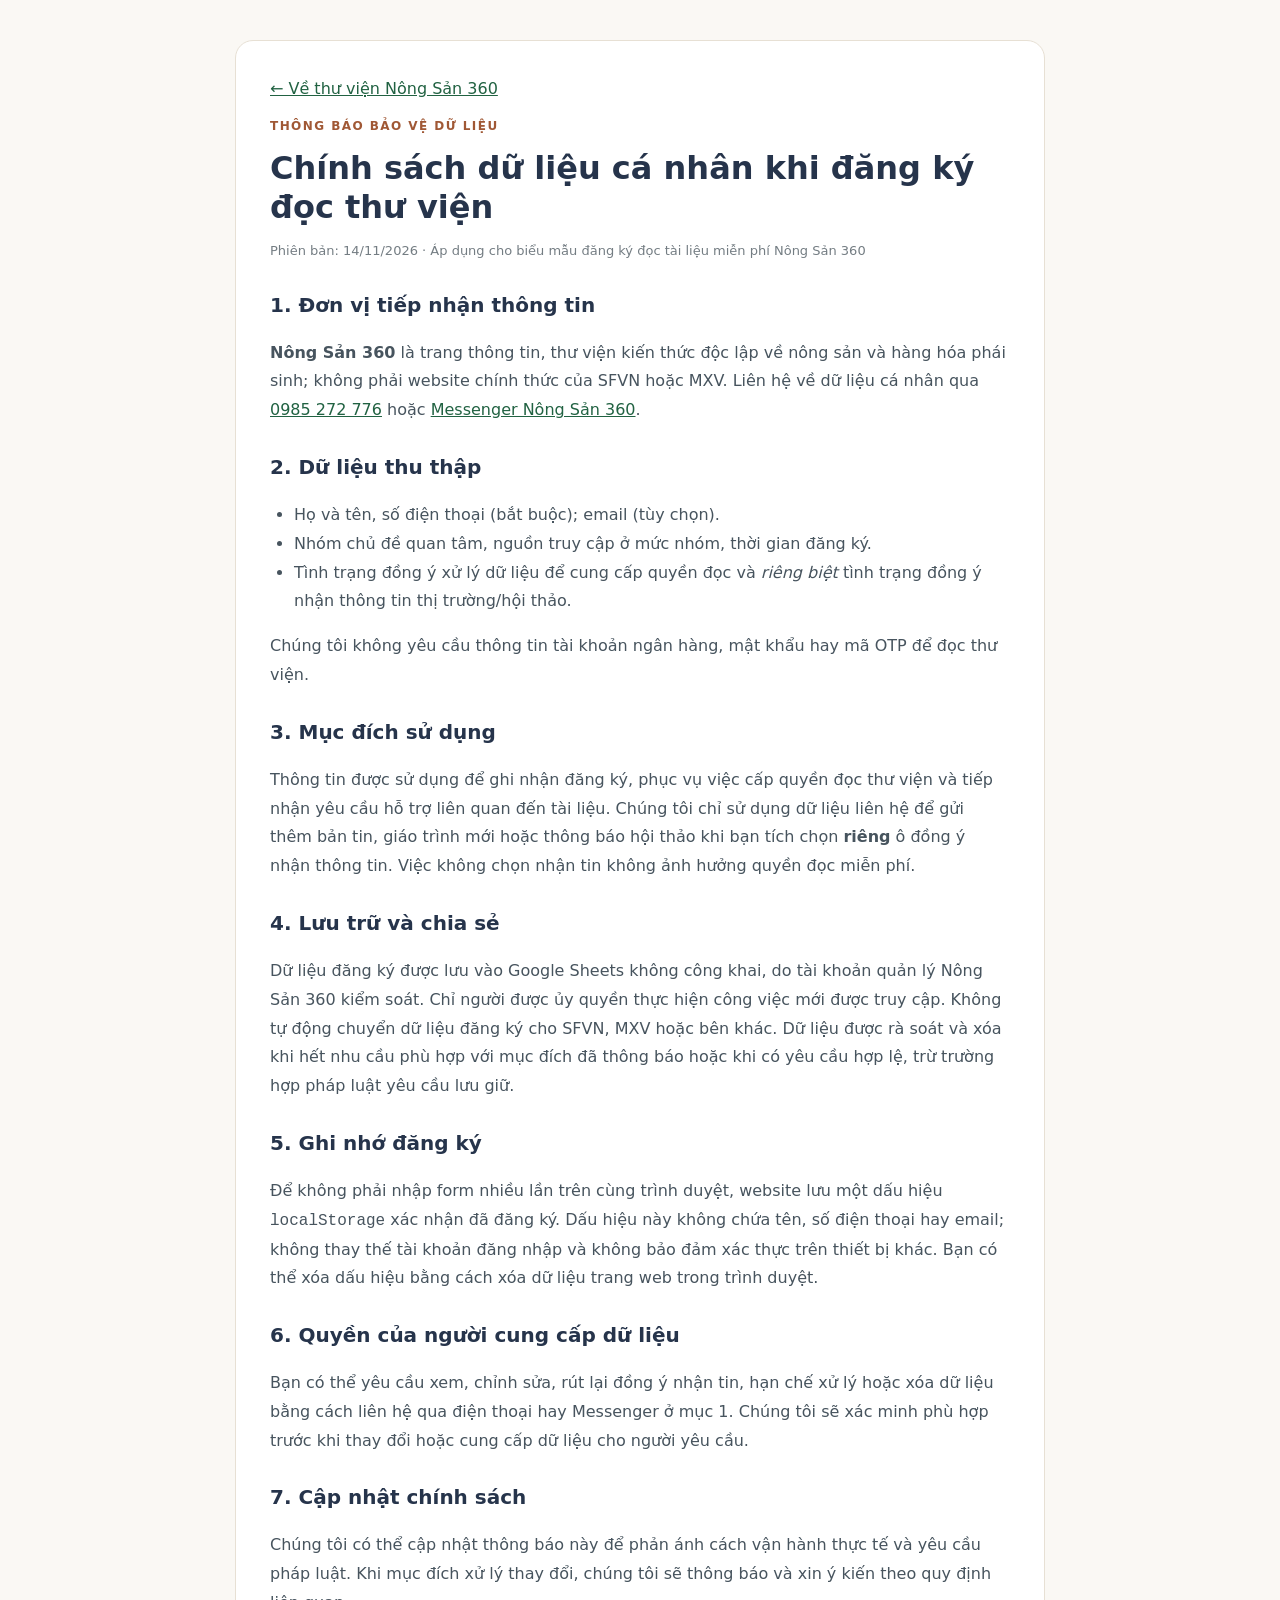
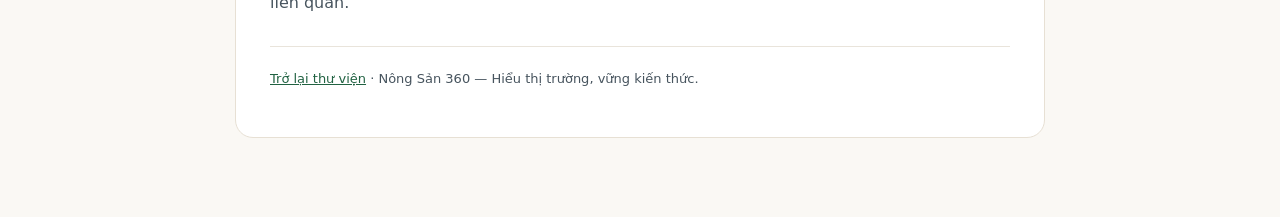
==== chinh-sach-du-lieu.html @ fe8bb208 "Library registration: add chinh-sach-du-lieu.html source and deployment guide" ====
<!doctype html>
<html lang="vi">
<head>
  <meta charset="utf-8" />
  <meta name="viewport" content="width=device-width, initial-scale=1" />
  <meta name="description" content="Chính sách dữ liệu cá nhân cho đăng ký đọc miễn phí thư viện Nông Sản 360." />
  <title>Chính sách dữ liệu cá nhân | Nông Sản 360</title>
  <style>
    *{box-sizing:border-box}body{font:16px/1.8 system-ui,-apple-system,'Segoe UI',sans-serif;margin:0;color:#26344b;background:#faf8f4}
    main{max-width:810px;margin:40px auto 80px;padding:34px;background:#fff;border:1px solid #e7e0d4;border-radius:18px}
    h1{font-size:32px;line-height:1.2;margin:0 0 8px;color:#26344b}h2{font-size:20px;margin:24px 0 8px}
    p,li{color:#47545e}ul{padding-left:24px}a{color:#216242}a:focus-visible{outline:3px solid #39754c}
    .eyebrow{font-size:12px;font-weight:800;color:#a05835;letter-spacing:.12em}.meta{font-size:13px;color:#747d83}
    .footer{border-top:1px solid #e9e4db;padding-top:20px;margin-top:28px;font-size:13px}
    @media(max-width:700px){main{margin:12px;padding:23px 17px}h1{font-size:27px}}
  </style>
</head>
<body><main>
<a href="./#/thu-vien/index.html">← Về thư viện Nông Sản 360</a>
<p class="eyebrow">THÔNG BÁO BẢO VỆ DỮ LIỆU</p>
<h1>Chính sách dữ liệu cá nhân khi đăng ký đọc thư viện</h1>
<p class="meta">Phiên bản: 14/11/2026 · Áp dụng cho biểu mẫu đăng ký đọc tài liệu miễn phí Nông Sản 360</p>
<h2>1. Đơn vị tiếp nhận thông tin</h2>
<p><strong>Nông Sản 360</strong> là trang thông tin, thư viện kiến thức độc lập về nông sản và hàng hóa phái sinh; không phải website chính thức của SFVN hoặc MXV. Liên hệ về dữ liệu cá nhân qua <a href="tel:0985272776">0985 272 776</a> hoặc <a href="https://m.me/1388965107640064" target="_blank" rel="noopener">Messenger Nông Sản 360</a>.</p>
<h2>2. Dữ liệu thu thập</h2>
<ul><li>Họ và tên, số điện thoại (bắt buộc); email (tùy chọn).</li><li>Nhóm chủ đề quan tâm, nguồn truy cập ở mức nhóm, thời gian đăng ký.</li><li>Tình trạng đồng ý xử lý dữ liệu để cung cấp quyền đọc và <em>riêng biệt</em> tình trạng đồng ý nhận thông tin thị trường/hội thảo.</li></ul>
<p>Chúng tôi không yêu cầu thông tin tài khoản ngân hàng, mật khẩu hay mã OTP để đọc thư viện.</p>
<h2>3. Mục đích sử dụng</h2>
<p>Thông tin được sử dụng để ghi nhận đăng ký, phục vụ việc cấp quyền đọc thư viện và tiếp nhận yêu cầu hỗ trợ liên quan đến tài liệu. Chúng tôi chỉ sử dụng dữ liệu liên hệ để gửi thêm bản tin, giáo trình mới hoặc thông báo hội thảo khi bạn tích chọn <strong>riêng</strong> ô đồng ý nhận thông tin. Việc không chọn nhận tin không ảnh hưởng quyền đọc miễn phí.</p>
<h2>4. Lưu trữ và chia sẻ</h2>
<p>Dữ liệu đăng ký được lưu vào Google Sheets không công khai, do tài khoản quản lý Nông Sản 360 kiểm soát. Chỉ người được ủy quyền thực hiện công việc mới được truy cập. Không tự động chuyển dữ liệu đăng ký cho SFVN, MXV hoặc bên khác. Dữ liệu được rà soát và xóa khi hết nhu cầu phù hợp với mục đích đã thông báo hoặc khi có yêu cầu hợp lệ, trừ trường hợp pháp luật yêu cầu lưu giữ.</p>
<h2>5. Ghi nhớ đăng ký</h2>
<p>Để không phải nhập form nhiều lần trên cùng trình duyệt, website lưu một dấu hiệu <code>localStorage</code> xác nhận đã đăng ký. Dấu hiệu này không chứa tên, số điện thoại hay email; không thay thế tài khoản đăng nhập và không bảo đảm xác thực trên thiết bị khác. Bạn có thể xóa dấu hiệu bằng cách xóa dữ liệu trang web trong trình duyệt.</p>
<h2>6. Quyền của người cung cấp dữ liệu</h2>
<p>Bạn có thể yêu cầu xem, chỉnh sửa, rút lại đồng ý nhận tin, hạn chế xử lý hoặc xóa dữ liệu bằng cách liên hệ qua điện thoại hay Messenger ở mục 1. Chúng tôi sẽ xác minh phù hợp trước khi thay đổi hoặc cung cấp dữ liệu cho người yêu cầu.</p>
<h2>7. Cập nhật chính sách</h2>
<p>Chúng tôi có thể cập nhật thông báo này để phản ánh cách vận hành thực tế và yêu cầu pháp luật. Khi mục đích xử lý thay đổi, chúng tôi sẽ thông báo và xin ý kiến theo quy định liên quan.</p>
<p class="footer"><a href="./#/thu-vien/index.html">Trở lại thư viện</a> · Nông Sản 360 — Hiểu thị trường, vững kiến thức.</p>
</main></body></html>
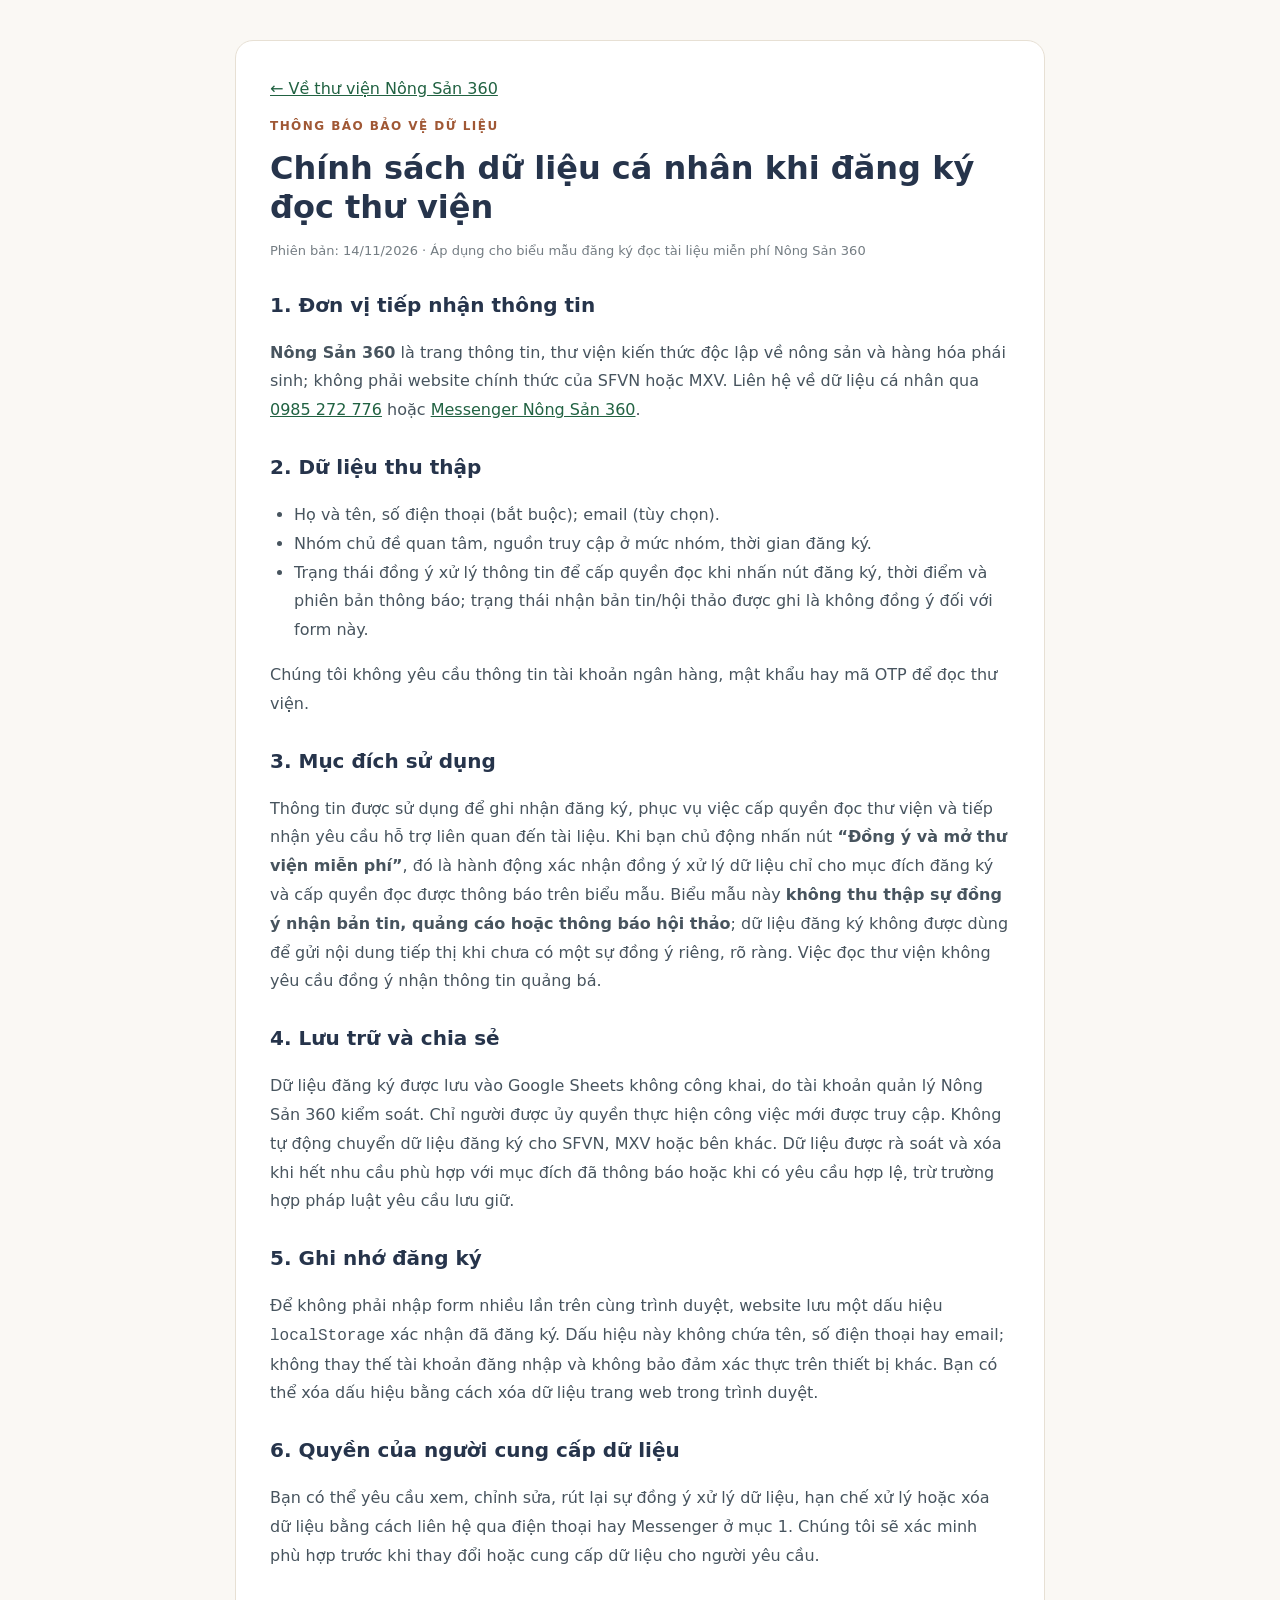
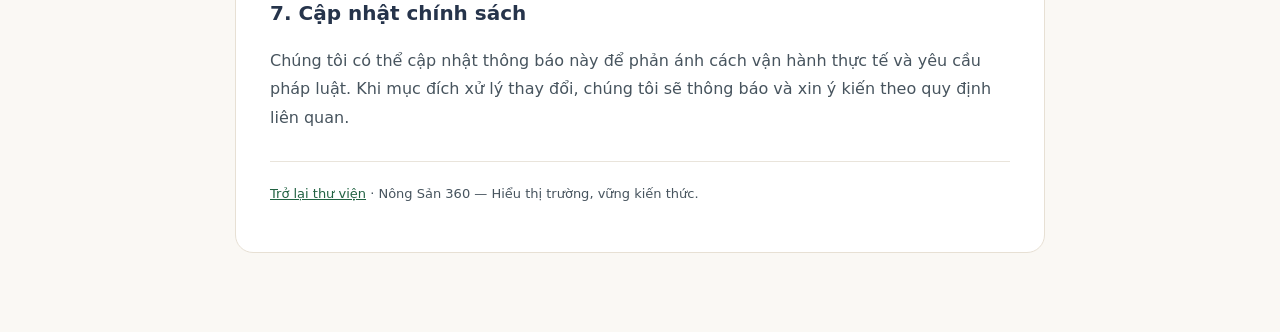
==== commit 4cd25618: "Library signup v2: no checkboxes, explicit one-button consent, marketing opt-out" ====
--- a/chinh-sach-du-lieu.html
+++ b/chinh-sach-du-lieu.html
@@ -23,16 +23,16 @@
 <h2>1. Đơn vị tiếp nhận thông tin</h2>
 <p><strong>Nông Sản 360</strong> là trang thông tin, thư viện kiến thức độc lập về nông sản và hàng hóa phái sinh; không phải website chính thức của SFVN hoặc MXV. Liên hệ về dữ liệu cá nhân qua <a href="tel:0985272776">0985 272 776</a> hoặc <a href="https://m.me/1388965107640064" target="_blank" rel="noopener">Messenger Nông Sản 360</a>.</p>
 <h2>2. Dữ liệu thu thập</h2>
-<ul><li>Họ và tên, số điện thoại (bắt buộc); email (tùy chọn).</li><li>Nhóm chủ đề quan tâm, nguồn truy cập ở mức nhóm, thời gian đăng ký.</li><li>Tình trạng đồng ý xử lý dữ liệu để cung cấp quyền đọc và <em>riêng biệt</em> tình trạng đồng ý nhận thông tin thị trường/hội thảo.</li></ul>
+<ul><li>Họ và tên, số điện thoại (bắt buộc); email (tùy chọn).</li><li>Nhóm chủ đề quan tâm, nguồn truy cập ở mức nhóm, thời gian đăng ký.</li><li>Trạng thái đồng ý xử lý thông tin để cấp quyền đọc khi nhấn nút đăng ký, thời điểm và phiên bản thông báo; trạng thái nhận bản tin/hội thảo được ghi là không đồng ý đối với form này.</li></ul>
 <p>Chúng tôi không yêu cầu thông tin tài khoản ngân hàng, mật khẩu hay mã OTP để đọc thư viện.</p>
 <h2>3. Mục đích sử dụng</h2>
-<p>Thông tin được sử dụng để ghi nhận đăng ký, phục vụ việc cấp quyền đọc thư viện và tiếp nhận yêu cầu hỗ trợ liên quan đến tài liệu. Chúng tôi chỉ sử dụng dữ liệu liên hệ để gửi thêm bản tin, giáo trình mới hoặc thông báo hội thảo khi bạn tích chọn <strong>riêng</strong> ô đồng ý nhận thông tin. Việc không chọn nhận tin không ảnh hưởng quyền đọc miễn phí.</p>
+<p>Thông tin được sử dụng để ghi nhận đăng ký, phục vụ việc cấp quyền đọc thư viện và tiếp nhận yêu cầu hỗ trợ liên quan đến tài liệu. Khi bạn chủ động nhấn nút <strong>“Đồng ý và mở thư viện miễn phí”</strong>, đó là hành động xác nhận đồng ý xử lý dữ liệu chỉ cho mục đích đăng ký và cấp quyền đọc được thông báo trên biểu mẫu. Biểu mẫu này <strong>không thu thập sự đồng ý nhận bản tin, quảng cáo hoặc thông báo hội thảo</strong>; dữ liệu đăng ký không được dùng để gửi nội dung tiếp thị khi chưa có một sự đồng ý riêng, rõ ràng. Việc đọc thư viện không yêu cầu đồng ý nhận thông tin quảng bá.</p>
 <h2>4. Lưu trữ và chia sẻ</h2>
 <p>Dữ liệu đăng ký được lưu vào Google Sheets không công khai, do tài khoản quản lý Nông Sản 360 kiểm soát. Chỉ người được ủy quyền thực hiện công việc mới được truy cập. Không tự động chuyển dữ liệu đăng ký cho SFVN, MXV hoặc bên khác. Dữ liệu được rà soát và xóa khi hết nhu cầu phù hợp với mục đích đã thông báo hoặc khi có yêu cầu hợp lệ, trừ trường hợp pháp luật yêu cầu lưu giữ.</p>
 <h2>5. Ghi nhớ đăng ký</h2>
 <p>Để không phải nhập form nhiều lần trên cùng trình duyệt, website lưu một dấu hiệu <code>localStorage</code> xác nhận đã đăng ký. Dấu hiệu này không chứa tên, số điện thoại hay email; không thay thế tài khoản đăng nhập và không bảo đảm xác thực trên thiết bị khác. Bạn có thể xóa dấu hiệu bằng cách xóa dữ liệu trang web trong trình duyệt.</p>
 <h2>6. Quyền của người cung cấp dữ liệu</h2>
-<p>Bạn có thể yêu cầu xem, chỉnh sửa, rút lại đồng ý nhận tin, hạn chế xử lý hoặc xóa dữ liệu bằng cách liên hệ qua điện thoại hay Messenger ở mục 1. Chúng tôi sẽ xác minh phù hợp trước khi thay đổi hoặc cung cấp dữ liệu cho người yêu cầu.</p>
+<p>Bạn có thể yêu cầu xem, chỉnh sửa, rút lại sự đồng ý xử lý dữ liệu, hạn chế xử lý hoặc xóa dữ liệu bằng cách liên hệ qua điện thoại hay Messenger ở mục 1. Chúng tôi sẽ xác minh phù hợp trước khi thay đổi hoặc cung cấp dữ liệu cho người yêu cầu.</p>
 <h2>7. Cập nhật chính sách</h2>
 <p>Chúng tôi có thể cập nhật thông báo này để phản ánh cách vận hành thực tế và yêu cầu pháp luật. Khi mục đích xử lý thay đổi, chúng tôi sẽ thông báo và xin ý kiến theo quy định liên quan.</p>
 <p class="footer"><a href="./#/thu-vien/index.html">Trở lại thư viện</a> · Nông Sản 360 — Hiểu thị trường, vững kiến thức.</p>
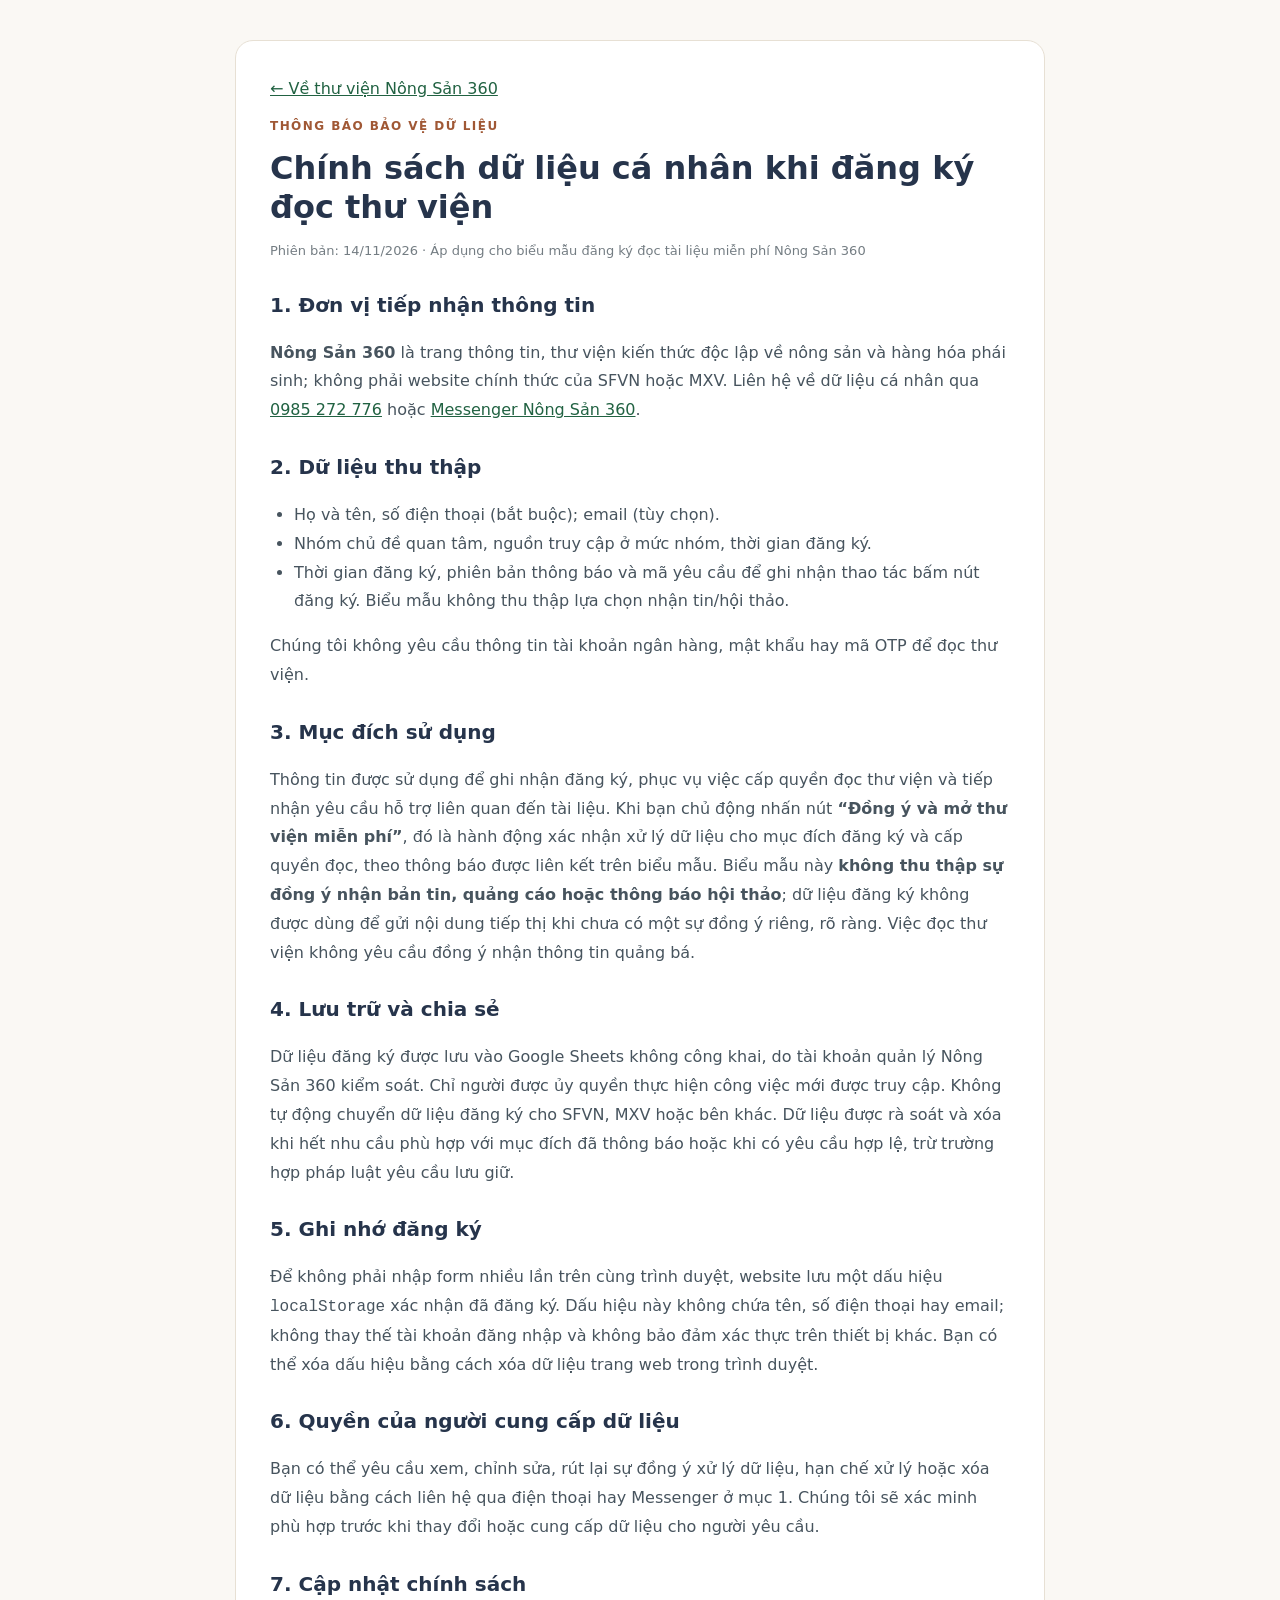
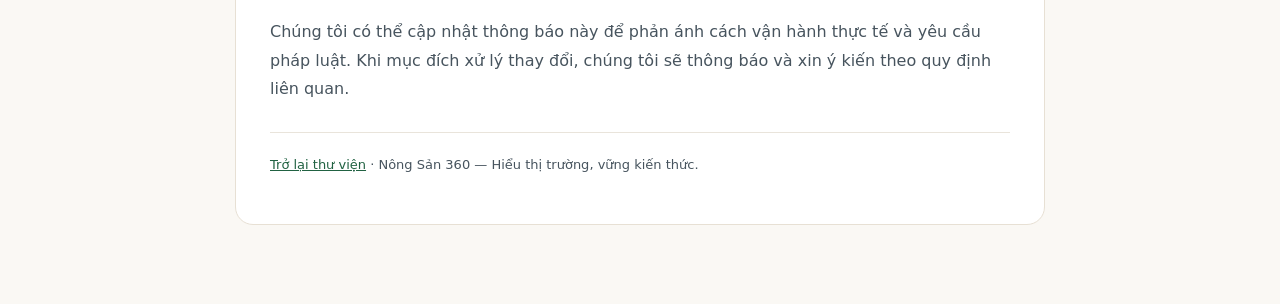
==== commit ada5f195: "Library signup v3: compact privacy link and 10-column lead schema without consent-status columns" ====
--- a/chinh-sach-du-lieu.html
+++ b/chinh-sach-du-lieu.html
@@ -23,10 +23,10 @@
 <h2>1. Đơn vị tiếp nhận thông tin</h2>
 <p><strong>Nông Sản 360</strong> là trang thông tin, thư viện kiến thức độc lập về nông sản và hàng hóa phái sinh; không phải website chính thức của SFVN hoặc MXV. Liên hệ về dữ liệu cá nhân qua <a href="tel:0985272776">0985 272 776</a> hoặc <a href="https://m.me/1388965107640064" target="_blank" rel="noopener">Messenger Nông Sản 360</a>.</p>
 <h2>2. Dữ liệu thu thập</h2>
-<ul><li>Họ và tên, số điện thoại (bắt buộc); email (tùy chọn).</li><li>Nhóm chủ đề quan tâm, nguồn truy cập ở mức nhóm, thời gian đăng ký.</li><li>Trạng thái đồng ý xử lý thông tin để cấp quyền đọc khi nhấn nút đăng ký, thời điểm và phiên bản thông báo; trạng thái nhận bản tin/hội thảo được ghi là không đồng ý đối với form này.</li></ul>
+<ul><li>Họ và tên, số điện thoại (bắt buộc); email (tùy chọn).</li><li>Nhóm chủ đề quan tâm, nguồn truy cập ở mức nhóm, thời gian đăng ký.</li><li>Thời gian đăng ký, phiên bản thông báo và mã yêu cầu để ghi nhận thao tác bấm nút đăng ký. Biểu mẫu không thu thập lựa chọn nhận tin/hội thảo.</li></ul>
 <p>Chúng tôi không yêu cầu thông tin tài khoản ngân hàng, mật khẩu hay mã OTP để đọc thư viện.</p>
 <h2>3. Mục đích sử dụng</h2>
-<p>Thông tin được sử dụng để ghi nhận đăng ký, phục vụ việc cấp quyền đọc thư viện và tiếp nhận yêu cầu hỗ trợ liên quan đến tài liệu. Khi bạn chủ động nhấn nút <strong>“Đồng ý và mở thư viện miễn phí”</strong>, đó là hành động xác nhận đồng ý xử lý dữ liệu chỉ cho mục đích đăng ký và cấp quyền đọc được thông báo trên biểu mẫu. Biểu mẫu này <strong>không thu thập sự đồng ý nhận bản tin, quảng cáo hoặc thông báo hội thảo</strong>; dữ liệu đăng ký không được dùng để gửi nội dung tiếp thị khi chưa có một sự đồng ý riêng, rõ ràng. Việc đọc thư viện không yêu cầu đồng ý nhận thông tin quảng bá.</p>
+<p>Thông tin được sử dụng để ghi nhận đăng ký, phục vụ việc cấp quyền đọc thư viện và tiếp nhận yêu cầu hỗ trợ liên quan đến tài liệu. Khi bạn chủ động nhấn nút <strong>“Đồng ý và mở thư viện miễn phí”</strong>, đó là hành động xác nhận xử lý dữ liệu cho mục đích đăng ký và cấp quyền đọc, theo thông báo được liên kết trên biểu mẫu. Biểu mẫu này <strong>không thu thập sự đồng ý nhận bản tin, quảng cáo hoặc thông báo hội thảo</strong>; dữ liệu đăng ký không được dùng để gửi nội dung tiếp thị khi chưa có một sự đồng ý riêng, rõ ràng. Việc đọc thư viện không yêu cầu đồng ý nhận thông tin quảng bá.</p>
 <h2>4. Lưu trữ và chia sẻ</h2>
 <p>Dữ liệu đăng ký được lưu vào Google Sheets không công khai, do tài khoản quản lý Nông Sản 360 kiểm soát. Chỉ người được ủy quyền thực hiện công việc mới được truy cập. Không tự động chuyển dữ liệu đăng ký cho SFVN, MXV hoặc bên khác. Dữ liệu được rà soát và xóa khi hết nhu cầu phù hợp với mục đích đã thông báo hoặc khi có yêu cầu hợp lệ, trừ trường hợp pháp luật yêu cầu lưu giữ.</p>
 <h2>5. Ghi nhớ đăng ký</h2>
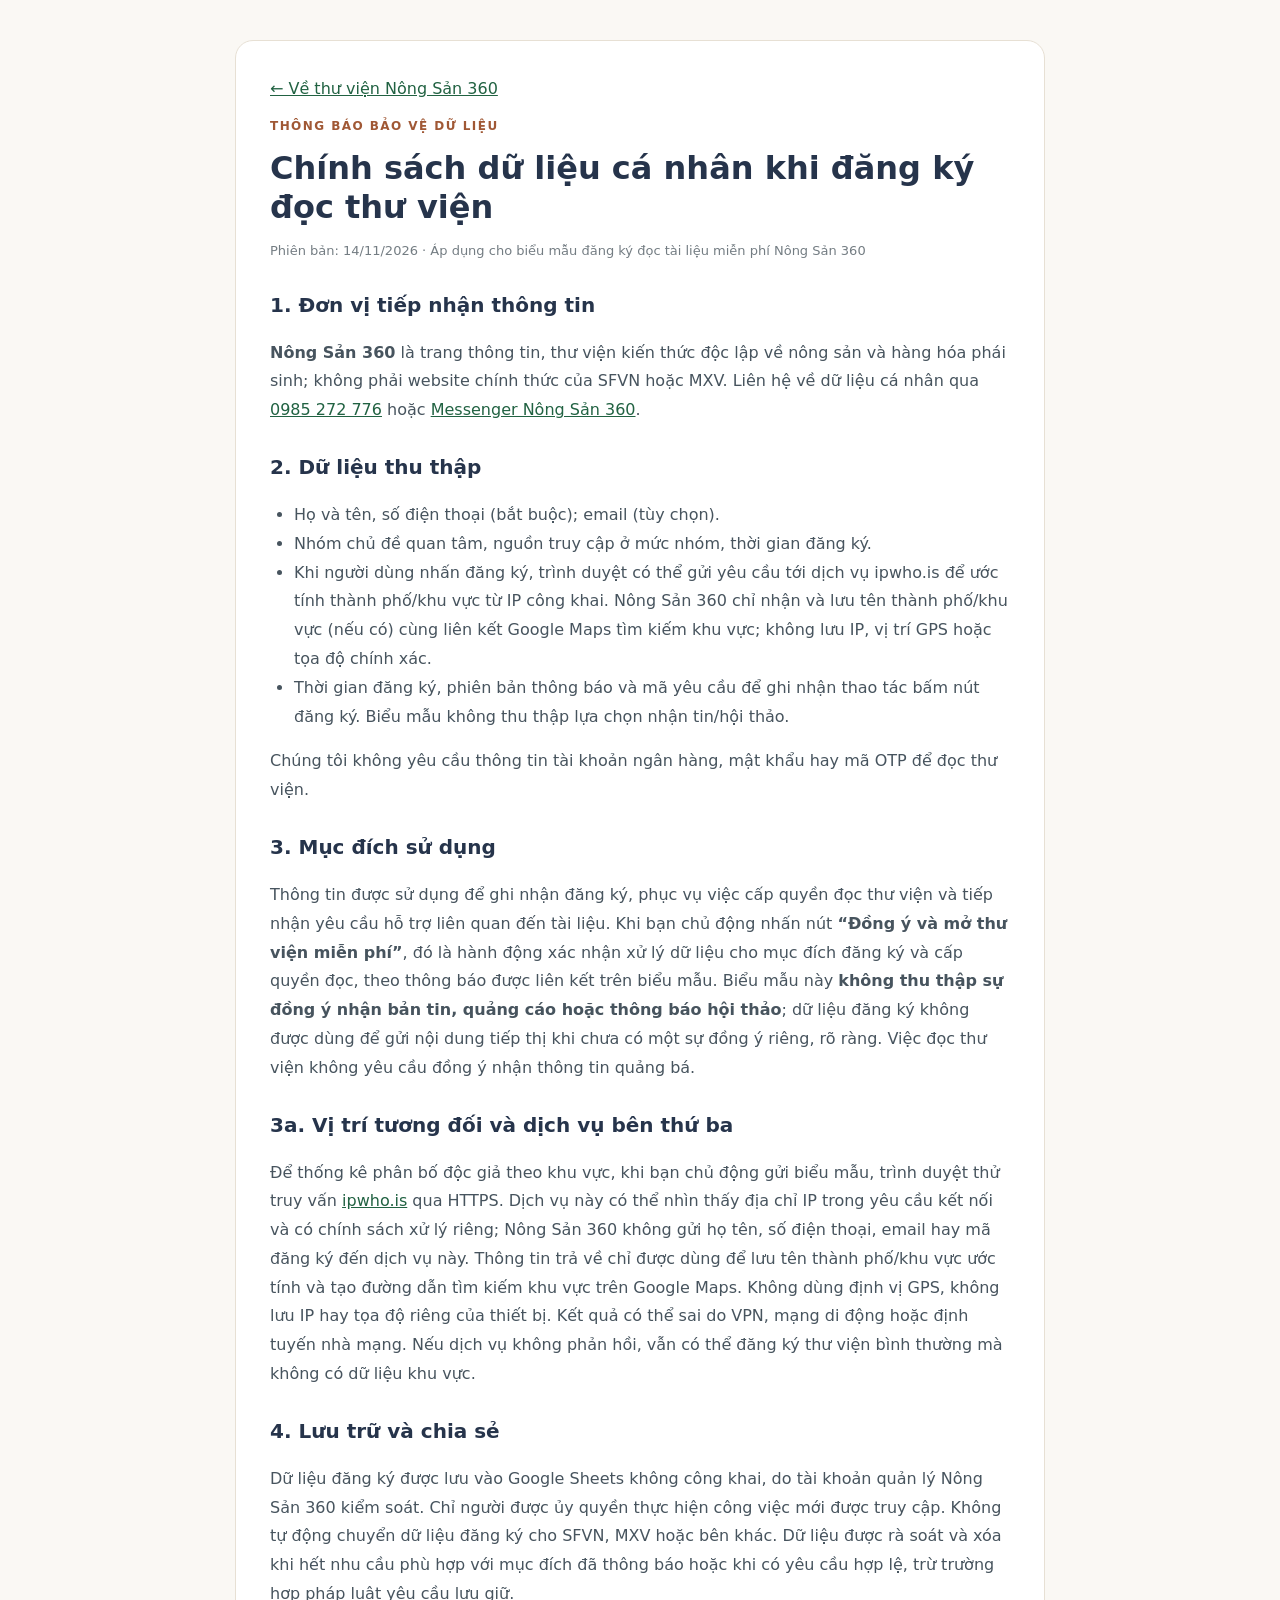
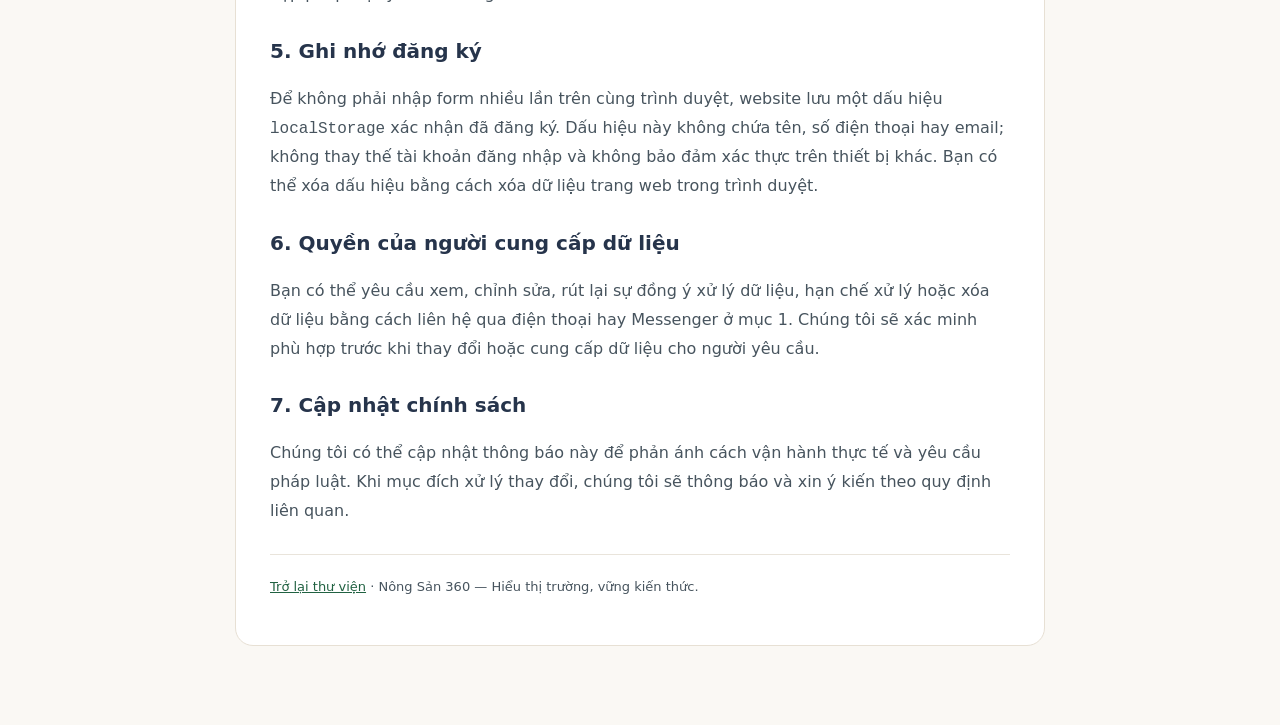
==== commit ab4fc79a: "Disclose approximate IP city lookup and third-party service in library privacy policy" ====
--- a/chinh-sach-du-lieu.html
+++ b/chinh-sach-du-lieu.html
@@ -23,10 +23,12 @@
 <h2>1. Đơn vị tiếp nhận thông tin</h2>
 <p><strong>Nông Sản 360</strong> là trang thông tin, thư viện kiến thức độc lập về nông sản và hàng hóa phái sinh; không phải website chính thức của SFVN hoặc MXV. Liên hệ về dữ liệu cá nhân qua <a href="tel:0985272776">0985 272 776</a> hoặc <a href="https://m.me/1388965107640064" target="_blank" rel="noopener">Messenger Nông Sản 360</a>.</p>
 <h2>2. Dữ liệu thu thập</h2>
-<ul><li>Họ và tên, số điện thoại (bắt buộc); email (tùy chọn).</li><li>Nhóm chủ đề quan tâm, nguồn truy cập ở mức nhóm, thời gian đăng ký.</li><li>Thời gian đăng ký, phiên bản thông báo và mã yêu cầu để ghi nhận thao tác bấm nút đăng ký. Biểu mẫu không thu thập lựa chọn nhận tin/hội thảo.</li></ul>
+<ul><li>Họ và tên, số điện thoại (bắt buộc); email (tùy chọn).</li><li>Nhóm chủ đề quan tâm, nguồn truy cập ở mức nhóm, thời gian đăng ký.</li><li>Khi người dùng nhấn đăng ký, trình duyệt có thể gửi yêu cầu tới dịch vụ ipwho.is để ước tính thành phố/khu vực từ IP công khai. Nông Sản 360 chỉ nhận và lưu tên thành phố/khu vực (nếu có) cùng liên kết Google Maps tìm kiếm khu vực; không lưu IP, vị trí GPS hoặc tọa độ chính xác.</li><li>Thời gian đăng ký, phiên bản thông báo và mã yêu cầu để ghi nhận thao tác bấm nút đăng ký. Biểu mẫu không thu thập lựa chọn nhận tin/hội thảo.</li></ul>
 <p>Chúng tôi không yêu cầu thông tin tài khoản ngân hàng, mật khẩu hay mã OTP để đọc thư viện.</p>
 <h2>3. Mục đích sử dụng</h2>
 <p>Thông tin được sử dụng để ghi nhận đăng ký, phục vụ việc cấp quyền đọc thư viện và tiếp nhận yêu cầu hỗ trợ liên quan đến tài liệu. Khi bạn chủ động nhấn nút <strong>“Đồng ý và mở thư viện miễn phí”</strong>, đó là hành động xác nhận xử lý dữ liệu cho mục đích đăng ký và cấp quyền đọc, theo thông báo được liên kết trên biểu mẫu. Biểu mẫu này <strong>không thu thập sự đồng ý nhận bản tin, quảng cáo hoặc thông báo hội thảo</strong>; dữ liệu đăng ký không được dùng để gửi nội dung tiếp thị khi chưa có một sự đồng ý riêng, rõ ràng. Việc đọc thư viện không yêu cầu đồng ý nhận thông tin quảng bá.</p>
+<h2>3a. Vị trí tương đối và dịch vụ bên thứ ba</h2>
+<p>Để thống kê phân bố độc giả theo khu vực, khi bạn chủ động gửi biểu mẫu, trình duyệt thử truy vấn <a href="https://ipwhois.io/documentation" target="_blank" rel="noopener noreferrer">ipwho.is</a> qua HTTPS. Dịch vụ này có thể nhìn thấy địa chỉ IP trong yêu cầu kết nối và có chính sách xử lý riêng; Nông Sản 360 không gửi họ tên, số điện thoại, email hay mã đăng ký đến dịch vụ này. Thông tin trả về chỉ được dùng để lưu tên thành phố/khu vực ước tính và tạo đường dẫn tìm kiếm khu vực trên Google Maps. Không dùng định vị GPS, không lưu IP hay tọa độ riêng của thiết bị. Kết quả có thể sai do VPN, mạng di động hoặc định tuyến nhà mạng. Nếu dịch vụ không phản hồi, vẫn có thể đăng ký thư viện bình thường mà không có dữ liệu khu vực.</p>
 <h2>4. Lưu trữ và chia sẻ</h2>
 <p>Dữ liệu đăng ký được lưu vào Google Sheets không công khai, do tài khoản quản lý Nông Sản 360 kiểm soát. Chỉ người được ủy quyền thực hiện công việc mới được truy cập. Không tự động chuyển dữ liệu đăng ký cho SFVN, MXV hoặc bên khác. Dữ liệu được rà soát và xóa khi hết nhu cầu phù hợp với mục đích đã thông báo hoặc khi có yêu cầu hợp lệ, trừ trường hợp pháp luật yêu cầu lưu giữ.</p>
 <h2>5. Ghi nhớ đăng ký</h2>
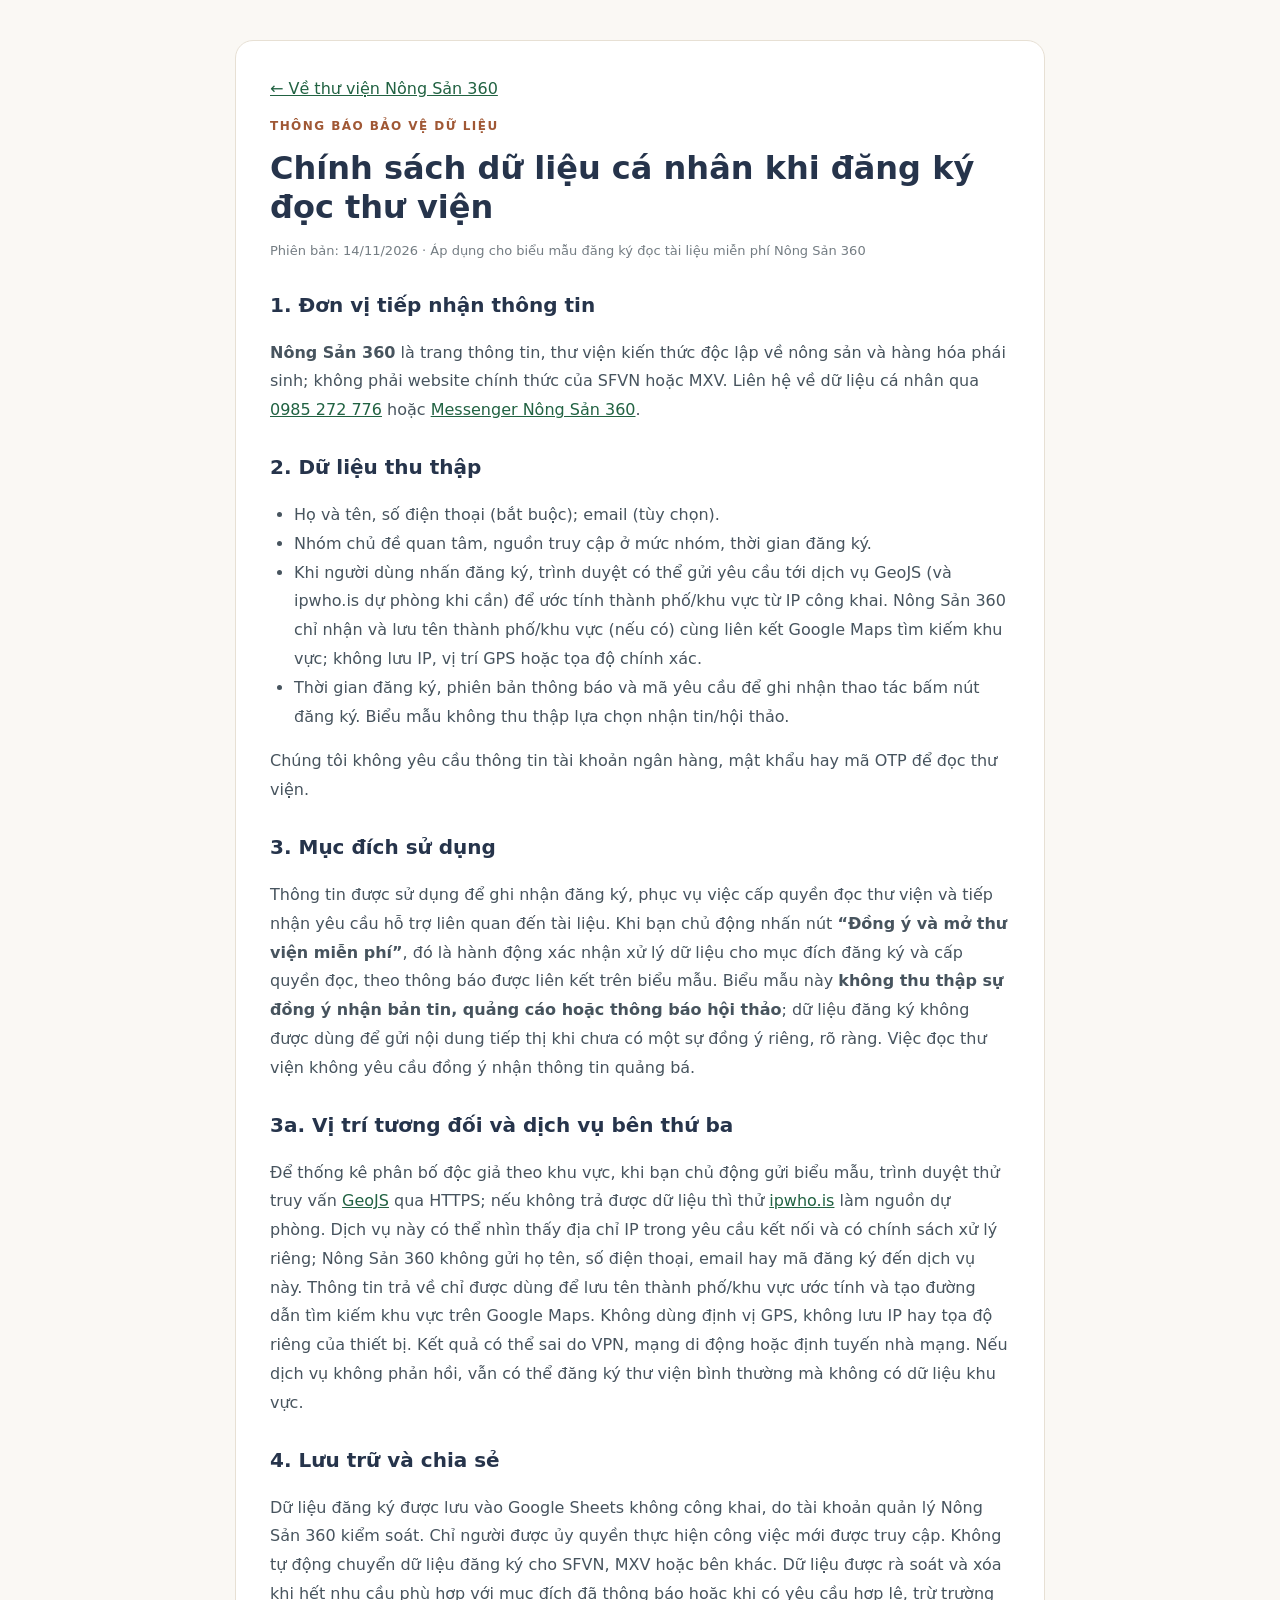
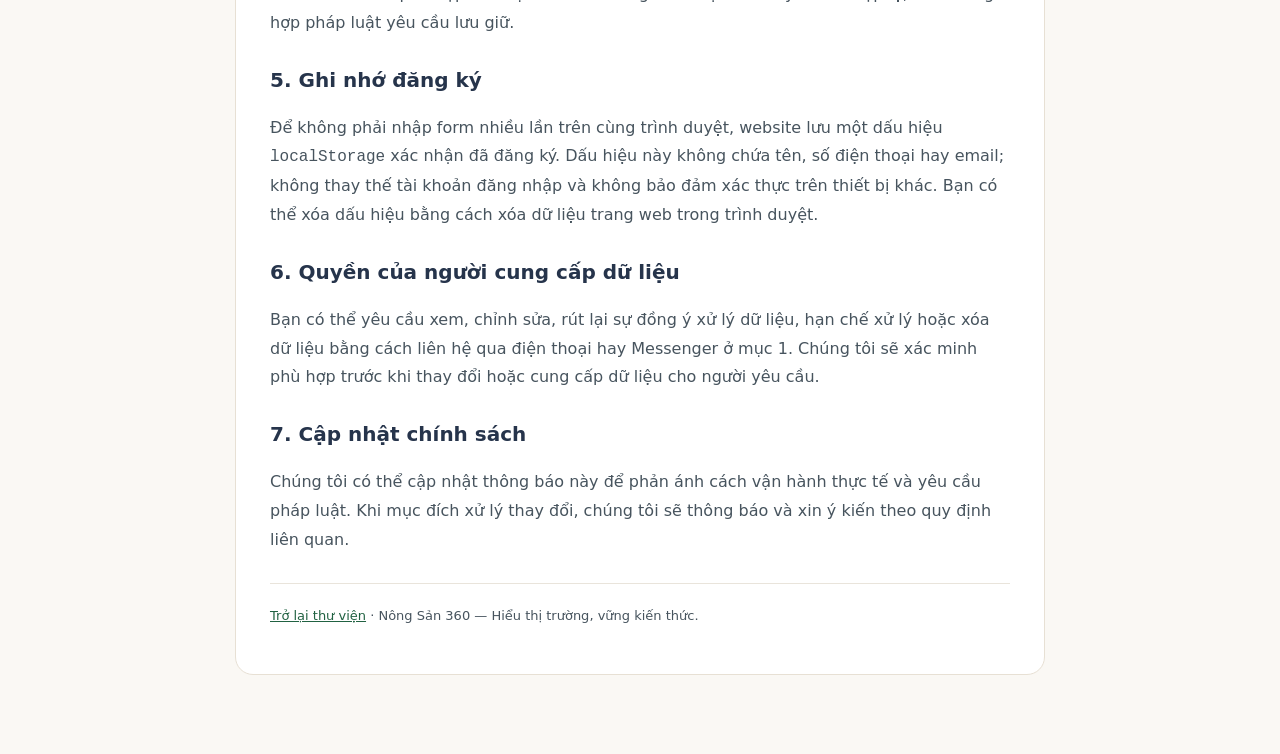
==== commit 43f6dfd7: "Disclose GeoJS city lookup and optional ipwho.is fallback in privacy policy" ====
--- a/chinh-sach-du-lieu.html
+++ b/chinh-sach-du-lieu.html
@@ -23,12 +23,12 @@
 <h2>1. Đơn vị tiếp nhận thông tin</h2>
 <p><strong>Nông Sản 360</strong> là trang thông tin, thư viện kiến thức độc lập về nông sản và hàng hóa phái sinh; không phải website chính thức của SFVN hoặc MXV. Liên hệ về dữ liệu cá nhân qua <a href="tel:0985272776">0985 272 776</a> hoặc <a href="https://m.me/1388965107640064" target="_blank" rel="noopener">Messenger Nông Sản 360</a>.</p>
 <h2>2. Dữ liệu thu thập</h2>
-<ul><li>Họ và tên, số điện thoại (bắt buộc); email (tùy chọn).</li><li>Nhóm chủ đề quan tâm, nguồn truy cập ở mức nhóm, thời gian đăng ký.</li><li>Khi người dùng nhấn đăng ký, trình duyệt có thể gửi yêu cầu tới dịch vụ ipwho.is để ước tính thành phố/khu vực từ IP công khai. Nông Sản 360 chỉ nhận và lưu tên thành phố/khu vực (nếu có) cùng liên kết Google Maps tìm kiếm khu vực; không lưu IP, vị trí GPS hoặc tọa độ chính xác.</li><li>Thời gian đăng ký, phiên bản thông báo và mã yêu cầu để ghi nhận thao tác bấm nút đăng ký. Biểu mẫu không thu thập lựa chọn nhận tin/hội thảo.</li></ul>
+<ul><li>Họ và tên, số điện thoại (bắt buộc); email (tùy chọn).</li><li>Nhóm chủ đề quan tâm, nguồn truy cập ở mức nhóm, thời gian đăng ký.</li><li>Khi người dùng nhấn đăng ký, trình duyệt có thể gửi yêu cầu tới dịch vụ GeoJS (và ipwho.is dự phòng khi cần) để ước tính thành phố/khu vực từ IP công khai. Nông Sản 360 chỉ nhận và lưu tên thành phố/khu vực (nếu có) cùng liên kết Google Maps tìm kiếm khu vực; không lưu IP, vị trí GPS hoặc tọa độ chính xác.</li><li>Thời gian đăng ký, phiên bản thông báo và mã yêu cầu để ghi nhận thao tác bấm nút đăng ký. Biểu mẫu không thu thập lựa chọn nhận tin/hội thảo.</li></ul>
 <p>Chúng tôi không yêu cầu thông tin tài khoản ngân hàng, mật khẩu hay mã OTP để đọc thư viện.</p>
 <h2>3. Mục đích sử dụng</h2>
 <p>Thông tin được sử dụng để ghi nhận đăng ký, phục vụ việc cấp quyền đọc thư viện và tiếp nhận yêu cầu hỗ trợ liên quan đến tài liệu. Khi bạn chủ động nhấn nút <strong>“Đồng ý và mở thư viện miễn phí”</strong>, đó là hành động xác nhận xử lý dữ liệu cho mục đích đăng ký và cấp quyền đọc, theo thông báo được liên kết trên biểu mẫu. Biểu mẫu này <strong>không thu thập sự đồng ý nhận bản tin, quảng cáo hoặc thông báo hội thảo</strong>; dữ liệu đăng ký không được dùng để gửi nội dung tiếp thị khi chưa có một sự đồng ý riêng, rõ ràng. Việc đọc thư viện không yêu cầu đồng ý nhận thông tin quảng bá.</p>
 <h2>3a. Vị trí tương đối và dịch vụ bên thứ ba</h2>
-<p>Để thống kê phân bố độc giả theo khu vực, khi bạn chủ động gửi biểu mẫu, trình duyệt thử truy vấn <a href="https://ipwhois.io/documentation" target="_blank" rel="noopener noreferrer">ipwho.is</a> qua HTTPS. Dịch vụ này có thể nhìn thấy địa chỉ IP trong yêu cầu kết nối và có chính sách xử lý riêng; Nông Sản 360 không gửi họ tên, số điện thoại, email hay mã đăng ký đến dịch vụ này. Thông tin trả về chỉ được dùng để lưu tên thành phố/khu vực ước tính và tạo đường dẫn tìm kiếm khu vực trên Google Maps. Không dùng định vị GPS, không lưu IP hay tọa độ riêng của thiết bị. Kết quả có thể sai do VPN, mạng di động hoặc định tuyến nhà mạng. Nếu dịch vụ không phản hồi, vẫn có thể đăng ký thư viện bình thường mà không có dữ liệu khu vực.</p>
+<p>Để thống kê phân bố độc giả theo khu vực, khi bạn chủ động gửi biểu mẫu, trình duyệt thử truy vấn <a href="https://www.geojs.io/" target="_blank" rel="noopener noreferrer">GeoJS</a> qua HTTPS; nếu không trả được dữ liệu thì thử <a href="https://ipwhois.io/documentation" target="_blank" rel="noopener noreferrer">ipwho.is</a> làm nguồn dự phòng. Dịch vụ này có thể nhìn thấy địa chỉ IP trong yêu cầu kết nối và có chính sách xử lý riêng; Nông Sản 360 không gửi họ tên, số điện thoại, email hay mã đăng ký đến dịch vụ này. Thông tin trả về chỉ được dùng để lưu tên thành phố/khu vực ước tính và tạo đường dẫn tìm kiếm khu vực trên Google Maps. Không dùng định vị GPS, không lưu IP hay tọa độ riêng của thiết bị. Kết quả có thể sai do VPN, mạng di động hoặc định tuyến nhà mạng. Nếu dịch vụ không phản hồi, vẫn có thể đăng ký thư viện bình thường mà không có dữ liệu khu vực.</p>
 <h2>4. Lưu trữ và chia sẻ</h2>
 <p>Dữ liệu đăng ký được lưu vào Google Sheets không công khai, do tài khoản quản lý Nông Sản 360 kiểm soát. Chỉ người được ủy quyền thực hiện công việc mới được truy cập. Không tự động chuyển dữ liệu đăng ký cho SFVN, MXV hoặc bên khác. Dữ liệu được rà soát và xóa khi hết nhu cầu phù hợp với mục đích đã thông báo hoặc khi có yêu cầu hợp lệ, trừ trường hợp pháp luật yêu cầu lưu giữ.</p>
 <h2>5. Ghi nhớ đăng ký</h2>
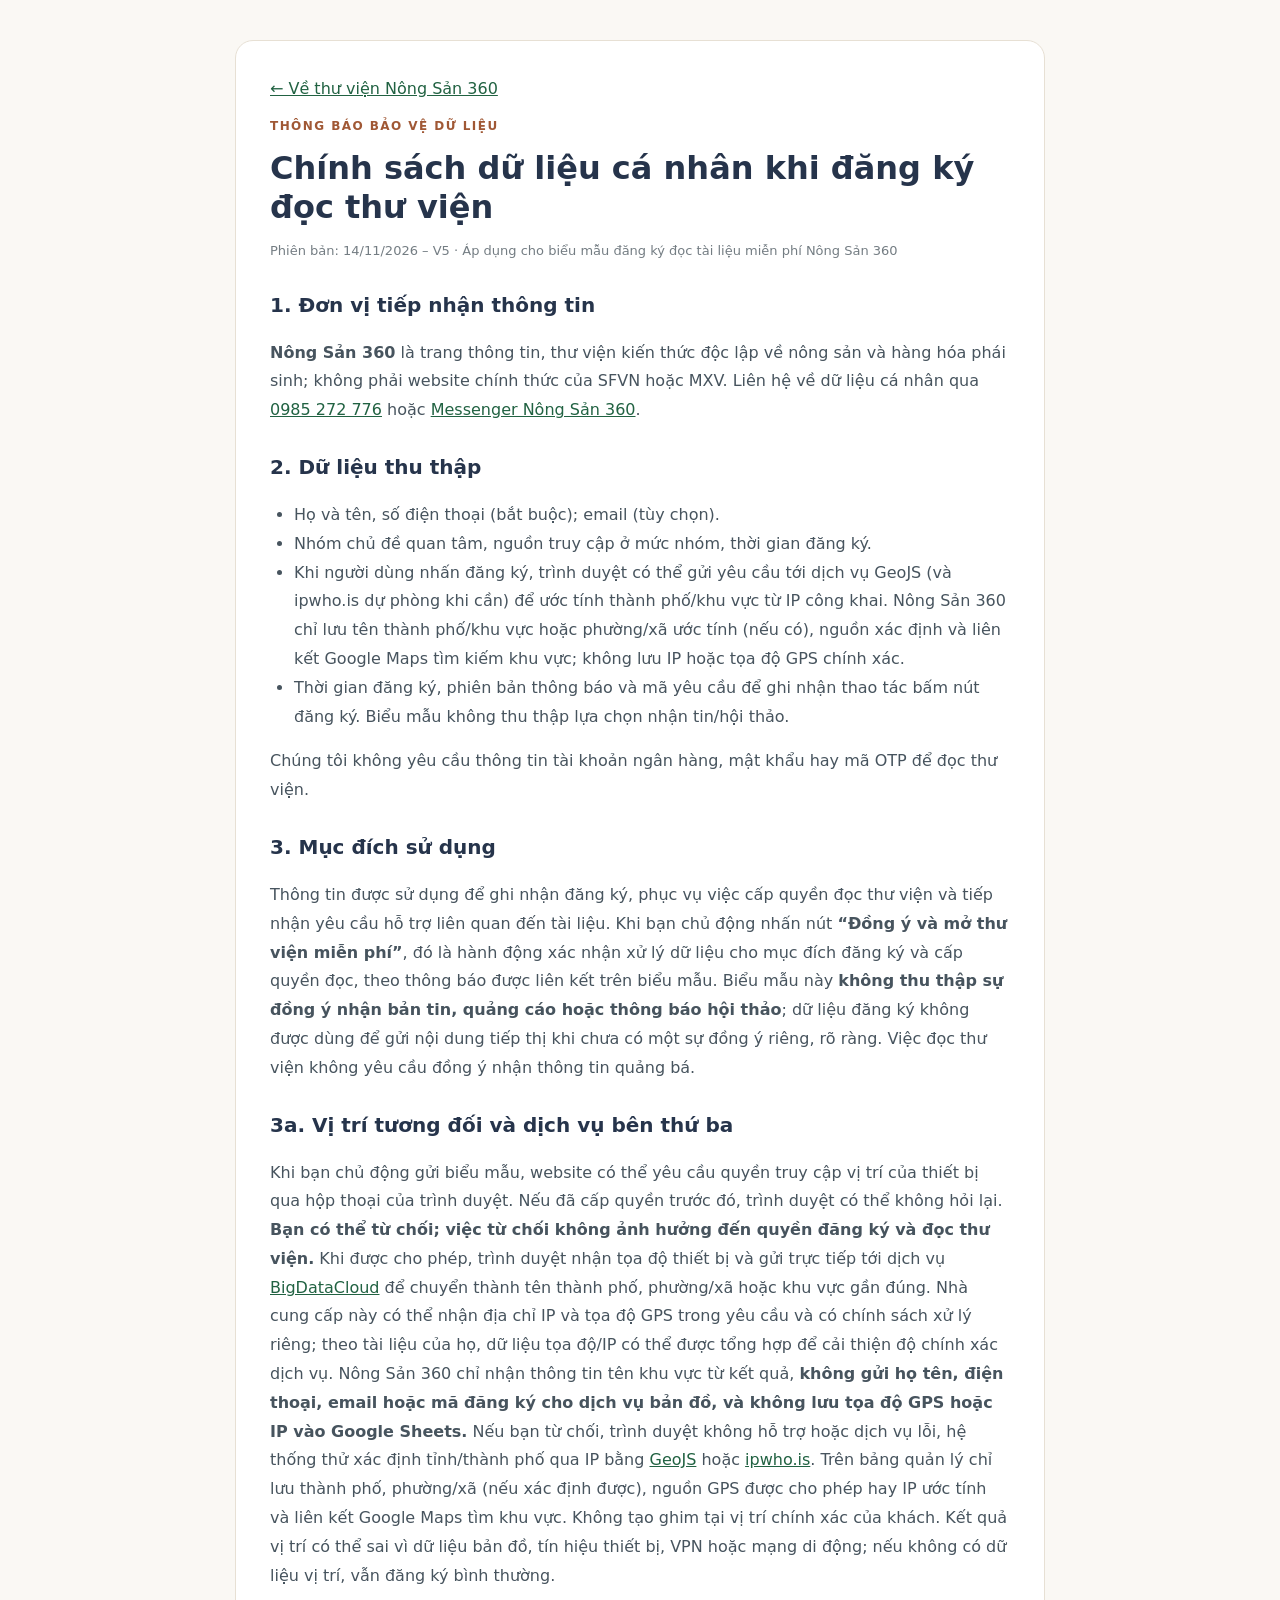
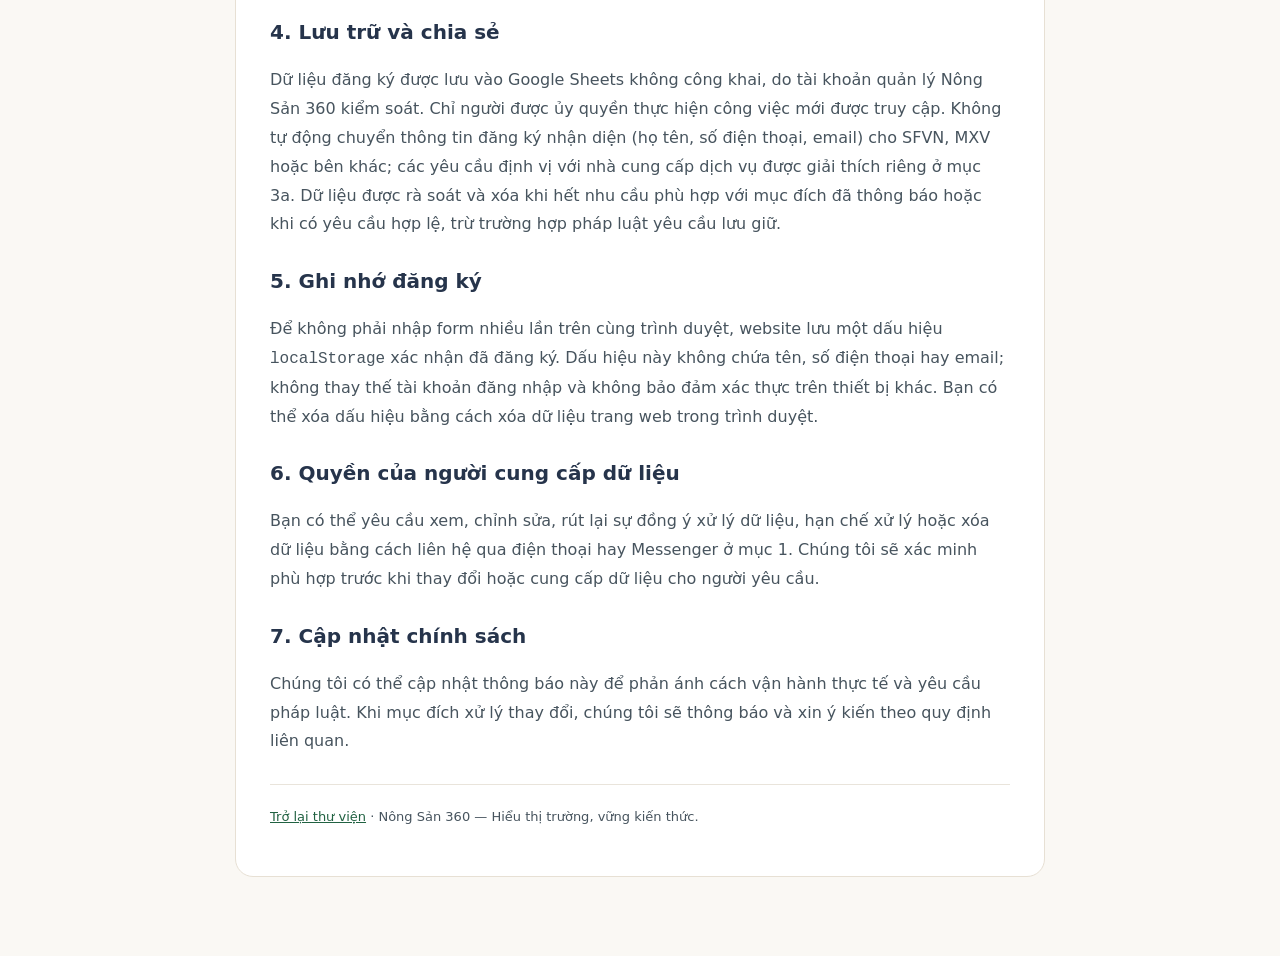
==== commit a17f8101: "Disclose optional GPS permission and BigDataCloud reverse geocoding with IP fallback" ====
--- a/chinh-sach-du-lieu.html
+++ b/chinh-sach-du-lieu.html
@@ -19,18 +19,18 @@
 <a href="./#/thu-vien/index.html">← Về thư viện Nông Sản 360</a>
 <p class="eyebrow">THÔNG BÁO BẢO VỆ DỮ LIỆU</p>
 <h1>Chính sách dữ liệu cá nhân khi đăng ký đọc thư viện</h1>
-<p class="meta">Phiên bản: 14/11/2026 · Áp dụng cho biểu mẫu đăng ký đọc tài liệu miễn phí Nông Sản 360</p>
+<p class="meta">Phiên bản: 14/11/2026 – V5 · Áp dụng cho biểu mẫu đăng ký đọc tài liệu miễn phí Nông Sản 360</p>
 <h2>1. Đơn vị tiếp nhận thông tin</h2>
 <p><strong>Nông Sản 360</strong> là trang thông tin, thư viện kiến thức độc lập về nông sản và hàng hóa phái sinh; không phải website chính thức của SFVN hoặc MXV. Liên hệ về dữ liệu cá nhân qua <a href="tel:0985272776">0985 272 776</a> hoặc <a href="https://m.me/1388965107640064" target="_blank" rel="noopener">Messenger Nông Sản 360</a>.</p>
 <h2>2. Dữ liệu thu thập</h2>
-<ul><li>Họ và tên, số điện thoại (bắt buộc); email (tùy chọn).</li><li>Nhóm chủ đề quan tâm, nguồn truy cập ở mức nhóm, thời gian đăng ký.</li><li>Khi người dùng nhấn đăng ký, trình duyệt có thể gửi yêu cầu tới dịch vụ GeoJS (và ipwho.is dự phòng khi cần) để ước tính thành phố/khu vực từ IP công khai. Nông Sản 360 chỉ nhận và lưu tên thành phố/khu vực (nếu có) cùng liên kết Google Maps tìm kiếm khu vực; không lưu IP, vị trí GPS hoặc tọa độ chính xác.</li><li>Thời gian đăng ký, phiên bản thông báo và mã yêu cầu để ghi nhận thao tác bấm nút đăng ký. Biểu mẫu không thu thập lựa chọn nhận tin/hội thảo.</li></ul>
+<ul><li>Họ và tên, số điện thoại (bắt buộc); email (tùy chọn).</li><li>Nhóm chủ đề quan tâm, nguồn truy cập ở mức nhóm, thời gian đăng ký.</li><li>Khi người dùng nhấn đăng ký, trình duyệt có thể gửi yêu cầu tới dịch vụ GeoJS (và ipwho.is dự phòng khi cần) để ước tính thành phố/khu vực từ IP công khai. Nông Sản 360 chỉ lưu tên thành phố/khu vực hoặc phường/xã ước tính (nếu có), nguồn xác định và liên kết Google Maps tìm kiếm khu vực; không lưu IP hoặc tọa độ GPS chính xác.</li><li>Thời gian đăng ký, phiên bản thông báo và mã yêu cầu để ghi nhận thao tác bấm nút đăng ký. Biểu mẫu không thu thập lựa chọn nhận tin/hội thảo.</li></ul>
 <p>Chúng tôi không yêu cầu thông tin tài khoản ngân hàng, mật khẩu hay mã OTP để đọc thư viện.</p>
 <h2>3. Mục đích sử dụng</h2>
 <p>Thông tin được sử dụng để ghi nhận đăng ký, phục vụ việc cấp quyền đọc thư viện và tiếp nhận yêu cầu hỗ trợ liên quan đến tài liệu. Khi bạn chủ động nhấn nút <strong>“Đồng ý và mở thư viện miễn phí”</strong>, đó là hành động xác nhận xử lý dữ liệu cho mục đích đăng ký và cấp quyền đọc, theo thông báo được liên kết trên biểu mẫu. Biểu mẫu này <strong>không thu thập sự đồng ý nhận bản tin, quảng cáo hoặc thông báo hội thảo</strong>; dữ liệu đăng ký không được dùng để gửi nội dung tiếp thị khi chưa có một sự đồng ý riêng, rõ ràng. Việc đọc thư viện không yêu cầu đồng ý nhận thông tin quảng bá.</p>
 <h2>3a. Vị trí tương đối và dịch vụ bên thứ ba</h2>
-<p>Để thống kê phân bố độc giả theo khu vực, khi bạn chủ động gửi biểu mẫu, trình duyệt thử truy vấn <a href="https://www.geojs.io/" target="_blank" rel="noopener noreferrer">GeoJS</a> qua HTTPS; nếu không trả được dữ liệu thì thử <a href="https://ipwhois.io/documentation" target="_blank" rel="noopener noreferrer">ipwho.is</a> làm nguồn dự phòng. Dịch vụ này có thể nhìn thấy địa chỉ IP trong yêu cầu kết nối và có chính sách xử lý riêng; Nông Sản 360 không gửi họ tên, số điện thoại, email hay mã đăng ký đến dịch vụ này. Thông tin trả về chỉ được dùng để lưu tên thành phố/khu vực ước tính và tạo đường dẫn tìm kiếm khu vực trên Google Maps. Không dùng định vị GPS, không lưu IP hay tọa độ riêng của thiết bị. Kết quả có thể sai do VPN, mạng di động hoặc định tuyến nhà mạng. Nếu dịch vụ không phản hồi, vẫn có thể đăng ký thư viện bình thường mà không có dữ liệu khu vực.</p>
+<p>Khi bạn chủ động gửi biểu mẫu, website có thể yêu cầu quyền truy cập vị trí của thiết bị qua hộp thoại của trình duyệt. Nếu đã cấp quyền trước đó, trình duyệt có thể không hỏi lại. <strong>Bạn có thể từ chối; việc từ chối không ảnh hưởng đến quyền đăng ký và đọc thư viện.</strong> Khi được cho phép, trình duyệt nhận tọa độ thiết bị và gửi trực tiếp tới dịch vụ <a href="https://www.bigdatacloud.com/docs/free-api/free-reverse-geocode-to-city-api" target="_blank" rel="noopener noreferrer">BigDataCloud</a> để chuyển thành tên thành phố, phường/xã hoặc khu vực gần đúng. Nhà cung cấp này có thể nhận địa chỉ IP và tọa độ GPS trong yêu cầu và có chính sách xử lý riêng; theo tài liệu của họ, dữ liệu tọa độ/IP có thể được tổng hợp để cải thiện độ chính xác dịch vụ. Nông Sản 360 chỉ nhận thông tin tên khu vực từ kết quả, <strong>không gửi họ tên, điện thoại, email hoặc mã đăng ký cho dịch vụ bản đồ, và không lưu tọa độ GPS hoặc IP vào Google Sheets.</strong> Nếu bạn từ chối, trình duyệt không hỗ trợ hoặc dịch vụ lỗi, hệ thống thử xác định tỉnh/thành phố qua IP bằng <a href="https://www.geojs.io/" target="_blank" rel="noopener noreferrer">GeoJS</a> hoặc <a href="https://ipwhois.io/documentation" target="_blank" rel="noopener noreferrer">ipwho.is</a>. Trên bảng quản lý chỉ lưu thành phố, phường/xã (nếu xác định được), nguồn GPS được cho phép hay IP ước tính và liên kết Google Maps tìm khu vực. Không tạo ghim tại vị trí chính xác của khách. Kết quả vị trí có thể sai vì dữ liệu bản đồ, tín hiệu thiết bị, VPN hoặc mạng di động; nếu không có dữ liệu vị trí, vẫn đăng ký bình thường.</p>
 <h2>4. Lưu trữ và chia sẻ</h2>
-<p>Dữ liệu đăng ký được lưu vào Google Sheets không công khai, do tài khoản quản lý Nông Sản 360 kiểm soát. Chỉ người được ủy quyền thực hiện công việc mới được truy cập. Không tự động chuyển dữ liệu đăng ký cho SFVN, MXV hoặc bên khác. Dữ liệu được rà soát và xóa khi hết nhu cầu phù hợp với mục đích đã thông báo hoặc khi có yêu cầu hợp lệ, trừ trường hợp pháp luật yêu cầu lưu giữ.</p>
+<p>Dữ liệu đăng ký được lưu vào Google Sheets không công khai, do tài khoản quản lý Nông Sản 360 kiểm soát. Chỉ người được ủy quyền thực hiện công việc mới được truy cập. Không tự động chuyển thông tin đăng ký nhận diện (họ tên, số điện thoại, email) cho SFVN, MXV hoặc bên khác; các yêu cầu định vị với nhà cung cấp dịch vụ được giải thích riêng ở mục 3a. Dữ liệu được rà soát và xóa khi hết nhu cầu phù hợp với mục đích đã thông báo hoặc khi có yêu cầu hợp lệ, trừ trường hợp pháp luật yêu cầu lưu giữ.</p>
 <h2>5. Ghi nhớ đăng ký</h2>
 <p>Để không phải nhập form nhiều lần trên cùng trình duyệt, website lưu một dấu hiệu <code>localStorage</code> xác nhận đã đăng ký. Dấu hiệu này không chứa tên, số điện thoại hay email; không thay thế tài khoản đăng nhập và không bảo đảm xác thực trên thiết bị khác. Bạn có thể xóa dấu hiệu bằng cách xóa dữ liệu trang web trong trình duyệt.</p>
 <h2>6. Quyền của người cung cấp dữ liệu</h2>
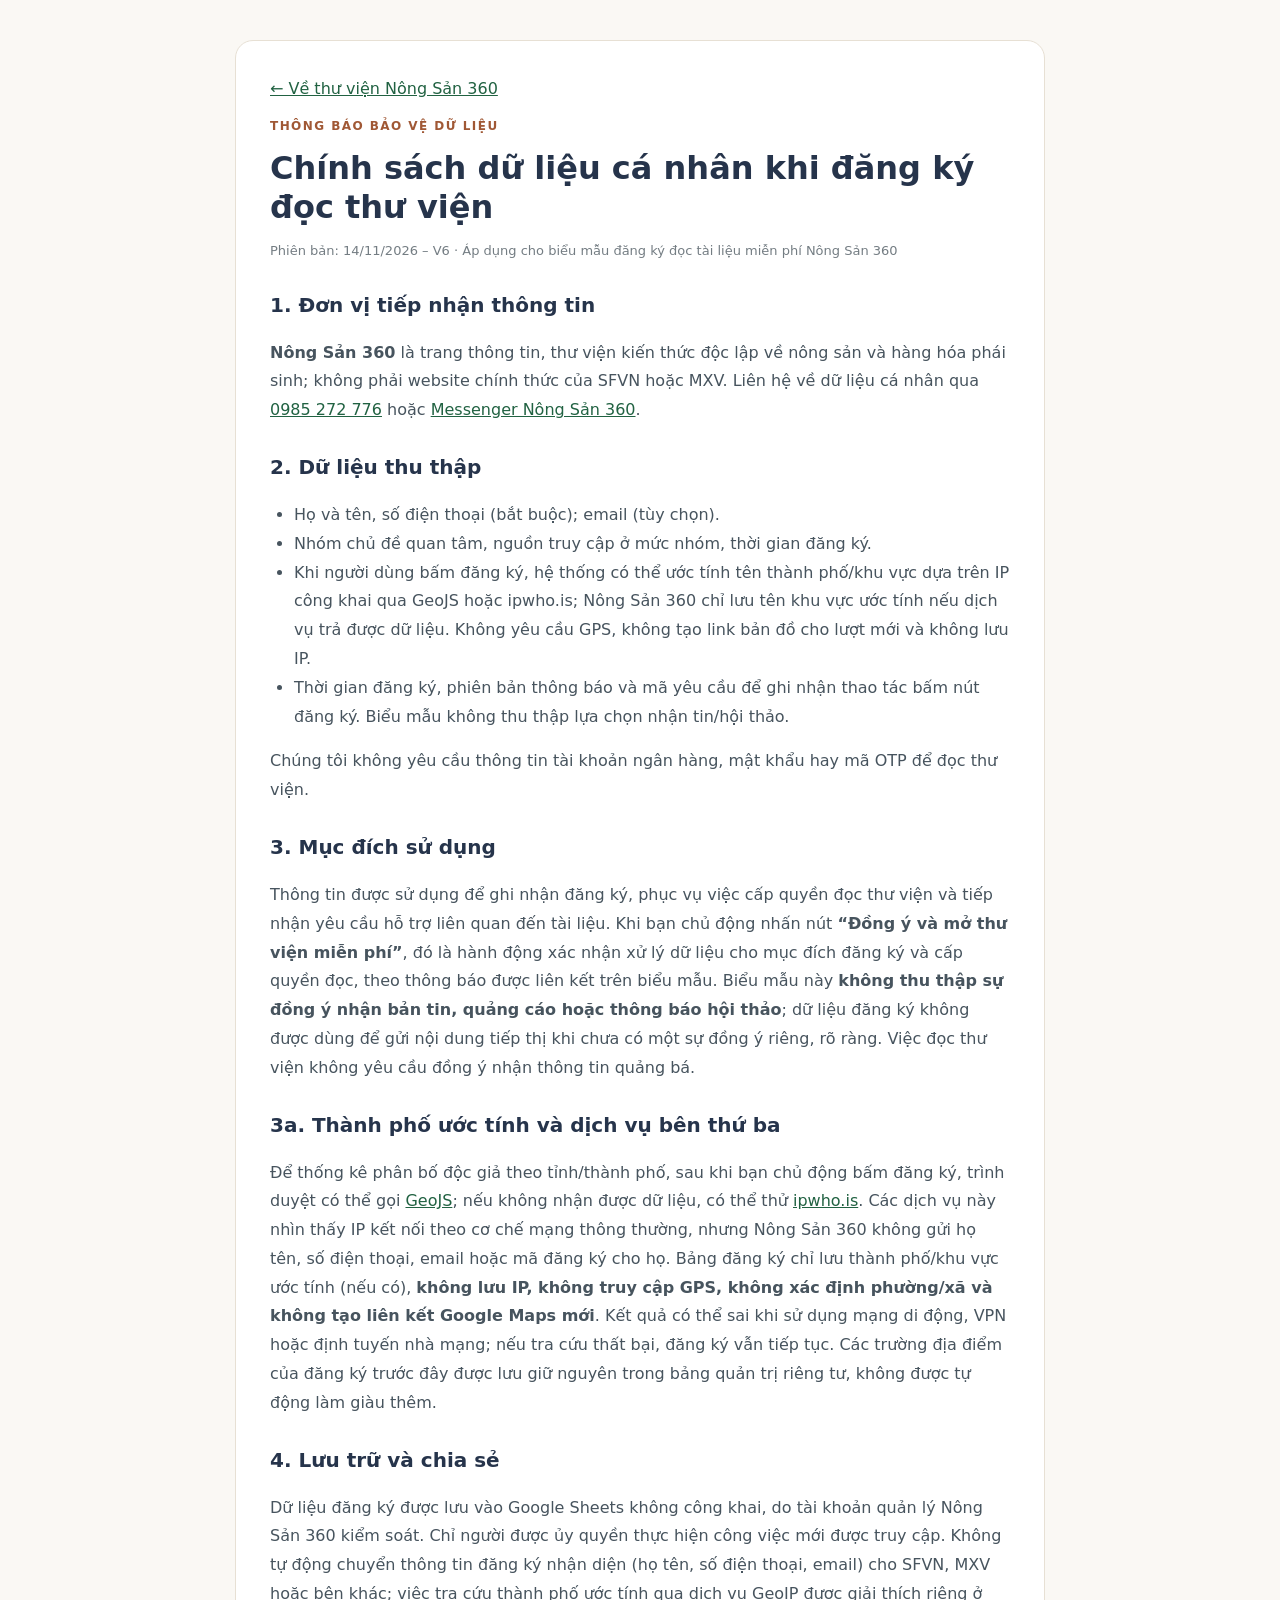
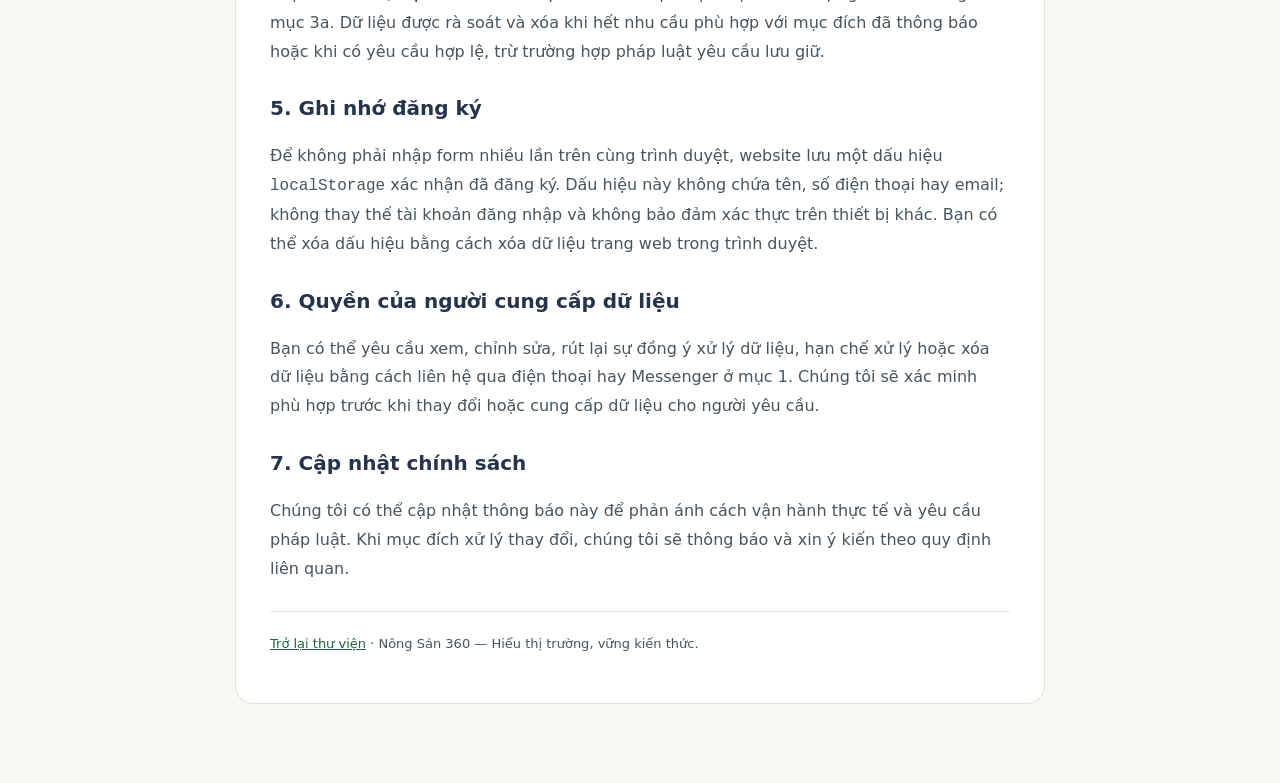
==== commit d09bf53b: "Privacy policy V6: IP-derived city only, no GPS, ward or new Maps links" ====
--- a/chinh-sach-du-lieu.html
+++ b/chinh-sach-du-lieu.html
@@ -19,18 +19,18 @@
 <a href="./#/thu-vien/index.html">← Về thư viện Nông Sản 360</a>
 <p class="eyebrow">THÔNG BÁO BẢO VỆ DỮ LIỆU</p>
 <h1>Chính sách dữ liệu cá nhân khi đăng ký đọc thư viện</h1>
-<p class="meta">Phiên bản: 14/11/2026 – V5 · Áp dụng cho biểu mẫu đăng ký đọc tài liệu miễn phí Nông Sản 360</p>
+<p class="meta">Phiên bản: 14/11/2026 – V6 · Áp dụng cho biểu mẫu đăng ký đọc tài liệu miễn phí Nông Sản 360</p>
 <h2>1. Đơn vị tiếp nhận thông tin</h2>
 <p><strong>Nông Sản 360</strong> là trang thông tin, thư viện kiến thức độc lập về nông sản và hàng hóa phái sinh; không phải website chính thức của SFVN hoặc MXV. Liên hệ về dữ liệu cá nhân qua <a href="tel:0985272776">0985 272 776</a> hoặc <a href="https://m.me/1388965107640064" target="_blank" rel="noopener">Messenger Nông Sản 360</a>.</p>
 <h2>2. Dữ liệu thu thập</h2>
-<ul><li>Họ và tên, số điện thoại (bắt buộc); email (tùy chọn).</li><li>Nhóm chủ đề quan tâm, nguồn truy cập ở mức nhóm, thời gian đăng ký.</li><li>Khi người dùng nhấn đăng ký, trình duyệt có thể gửi yêu cầu tới dịch vụ GeoJS (và ipwho.is dự phòng khi cần) để ước tính thành phố/khu vực từ IP công khai. Nông Sản 360 chỉ lưu tên thành phố/khu vực hoặc phường/xã ước tính (nếu có), nguồn xác định và liên kết Google Maps tìm kiếm khu vực; không lưu IP hoặc tọa độ GPS chính xác.</li><li>Thời gian đăng ký, phiên bản thông báo và mã yêu cầu để ghi nhận thao tác bấm nút đăng ký. Biểu mẫu không thu thập lựa chọn nhận tin/hội thảo.</li></ul>
+<ul><li>Họ và tên, số điện thoại (bắt buộc); email (tùy chọn).</li><li>Nhóm chủ đề quan tâm, nguồn truy cập ở mức nhóm, thời gian đăng ký.</li><li>Khi người dùng bấm đăng ký, hệ thống có thể ước tính tên thành phố/khu vực dựa trên IP công khai qua GeoJS hoặc ipwho.is; Nông Sản 360 chỉ lưu tên khu vực ước tính nếu dịch vụ trả được dữ liệu. Không yêu cầu GPS, không tạo link bản đồ cho lượt mới và không lưu IP.</li><li>Thời gian đăng ký, phiên bản thông báo và mã yêu cầu để ghi nhận thao tác bấm nút đăng ký. Biểu mẫu không thu thập lựa chọn nhận tin/hội thảo.</li></ul>
 <p>Chúng tôi không yêu cầu thông tin tài khoản ngân hàng, mật khẩu hay mã OTP để đọc thư viện.</p>
 <h2>3. Mục đích sử dụng</h2>
 <p>Thông tin được sử dụng để ghi nhận đăng ký, phục vụ việc cấp quyền đọc thư viện và tiếp nhận yêu cầu hỗ trợ liên quan đến tài liệu. Khi bạn chủ động nhấn nút <strong>“Đồng ý và mở thư viện miễn phí”</strong>, đó là hành động xác nhận xử lý dữ liệu cho mục đích đăng ký và cấp quyền đọc, theo thông báo được liên kết trên biểu mẫu. Biểu mẫu này <strong>không thu thập sự đồng ý nhận bản tin, quảng cáo hoặc thông báo hội thảo</strong>; dữ liệu đăng ký không được dùng để gửi nội dung tiếp thị khi chưa có một sự đồng ý riêng, rõ ràng. Việc đọc thư viện không yêu cầu đồng ý nhận thông tin quảng bá.</p>
-<h2>3a. Vị trí tương đối và dịch vụ bên thứ ba</h2>
-<p>Khi bạn chủ động gửi biểu mẫu, website có thể yêu cầu quyền truy cập vị trí của thiết bị qua hộp thoại của trình duyệt. Nếu đã cấp quyền trước đó, trình duyệt có thể không hỏi lại. <strong>Bạn có thể từ chối; việc từ chối không ảnh hưởng đến quyền đăng ký và đọc thư viện.</strong> Khi được cho phép, trình duyệt nhận tọa độ thiết bị và gửi trực tiếp tới dịch vụ <a href="https://www.bigdatacloud.com/docs/free-api/free-reverse-geocode-to-city-api" target="_blank" rel="noopener noreferrer">BigDataCloud</a> để chuyển thành tên thành phố, phường/xã hoặc khu vực gần đúng. Nhà cung cấp này có thể nhận địa chỉ IP và tọa độ GPS trong yêu cầu và có chính sách xử lý riêng; theo tài liệu của họ, dữ liệu tọa độ/IP có thể được tổng hợp để cải thiện độ chính xác dịch vụ. Nông Sản 360 chỉ nhận thông tin tên khu vực từ kết quả, <strong>không gửi họ tên, điện thoại, email hoặc mã đăng ký cho dịch vụ bản đồ, và không lưu tọa độ GPS hoặc IP vào Google Sheets.</strong> Nếu bạn từ chối, trình duyệt không hỗ trợ hoặc dịch vụ lỗi, hệ thống thử xác định tỉnh/thành phố qua IP bằng <a href="https://www.geojs.io/" target="_blank" rel="noopener noreferrer">GeoJS</a> hoặc <a href="https://ipwhois.io/documentation" target="_blank" rel="noopener noreferrer">ipwho.is</a>. Trên bảng quản lý chỉ lưu thành phố, phường/xã (nếu xác định được), nguồn GPS được cho phép hay IP ước tính và liên kết Google Maps tìm khu vực. Không tạo ghim tại vị trí chính xác của khách. Kết quả vị trí có thể sai vì dữ liệu bản đồ, tín hiệu thiết bị, VPN hoặc mạng di động; nếu không có dữ liệu vị trí, vẫn đăng ký bình thường.</p>
+<h2>3a. Thành phố ước tính và dịch vụ bên thứ ba</h2>
+<p>Để thống kê phân bố độc giả theo tỉnh/thành phố, sau khi bạn chủ động bấm đăng ký, trình duyệt có thể gọi <a href="https://www.geojs.io/" target="_blank" rel="noopener noreferrer">GeoJS</a>; nếu không nhận được dữ liệu, có thể thử <a href="https://ipwhois.io/documentation" target="_blank" rel="noopener noreferrer">ipwho.is</a>. Các dịch vụ này nhìn thấy IP kết nối theo cơ chế mạng thông thường, nhưng Nông Sản 360 không gửi họ tên, số điện thoại, email hoặc mã đăng ký cho họ. Bảng đăng ký chỉ lưu thành phố/khu vực ước tính (nếu có), <strong>không lưu IP, không truy cập GPS, không xác định phường/xã và không tạo liên kết Google Maps mới</strong>. Kết quả có thể sai khi sử dụng mạng di động, VPN hoặc định tuyến nhà mạng; nếu tra cứu thất bại, đăng ký vẫn tiếp tục. Các trường địa điểm của đăng ký trước đây được lưu giữ nguyên trong bảng quản trị riêng tư, không được tự động làm giàu thêm.</p>
 <h2>4. Lưu trữ và chia sẻ</h2>
-<p>Dữ liệu đăng ký được lưu vào Google Sheets không công khai, do tài khoản quản lý Nông Sản 360 kiểm soát. Chỉ người được ủy quyền thực hiện công việc mới được truy cập. Không tự động chuyển thông tin đăng ký nhận diện (họ tên, số điện thoại, email) cho SFVN, MXV hoặc bên khác; các yêu cầu định vị với nhà cung cấp dịch vụ được giải thích riêng ở mục 3a. Dữ liệu được rà soát và xóa khi hết nhu cầu phù hợp với mục đích đã thông báo hoặc khi có yêu cầu hợp lệ, trừ trường hợp pháp luật yêu cầu lưu giữ.</p>
+<p>Dữ liệu đăng ký được lưu vào Google Sheets không công khai, do tài khoản quản lý Nông Sản 360 kiểm soát. Chỉ người được ủy quyền thực hiện công việc mới được truy cập. Không tự động chuyển thông tin đăng ký nhận diện (họ tên, số điện thoại, email) cho SFVN, MXV hoặc bên khác; việc tra cứu thành phố ước tính qua dịch vụ GeoIP được giải thích riêng ở mục 3a. Dữ liệu được rà soát và xóa khi hết nhu cầu phù hợp với mục đích đã thông báo hoặc khi có yêu cầu hợp lệ, trừ trường hợp pháp luật yêu cầu lưu giữ.</p>
 <h2>5. Ghi nhớ đăng ký</h2>
 <p>Để không phải nhập form nhiều lần trên cùng trình duyệt, website lưu một dấu hiệu <code>localStorage</code> xác nhận đã đăng ký. Dấu hiệu này không chứa tên, số điện thoại hay email; không thay thế tài khoản đăng nhập và không bảo đảm xác thực trên thiết bị khác. Bạn có thể xóa dấu hiệu bằng cách xóa dữ liệu trang web trong trình duyệt.</p>
 <h2>6. Quyền của người cung cấp dữ liệu</h2>
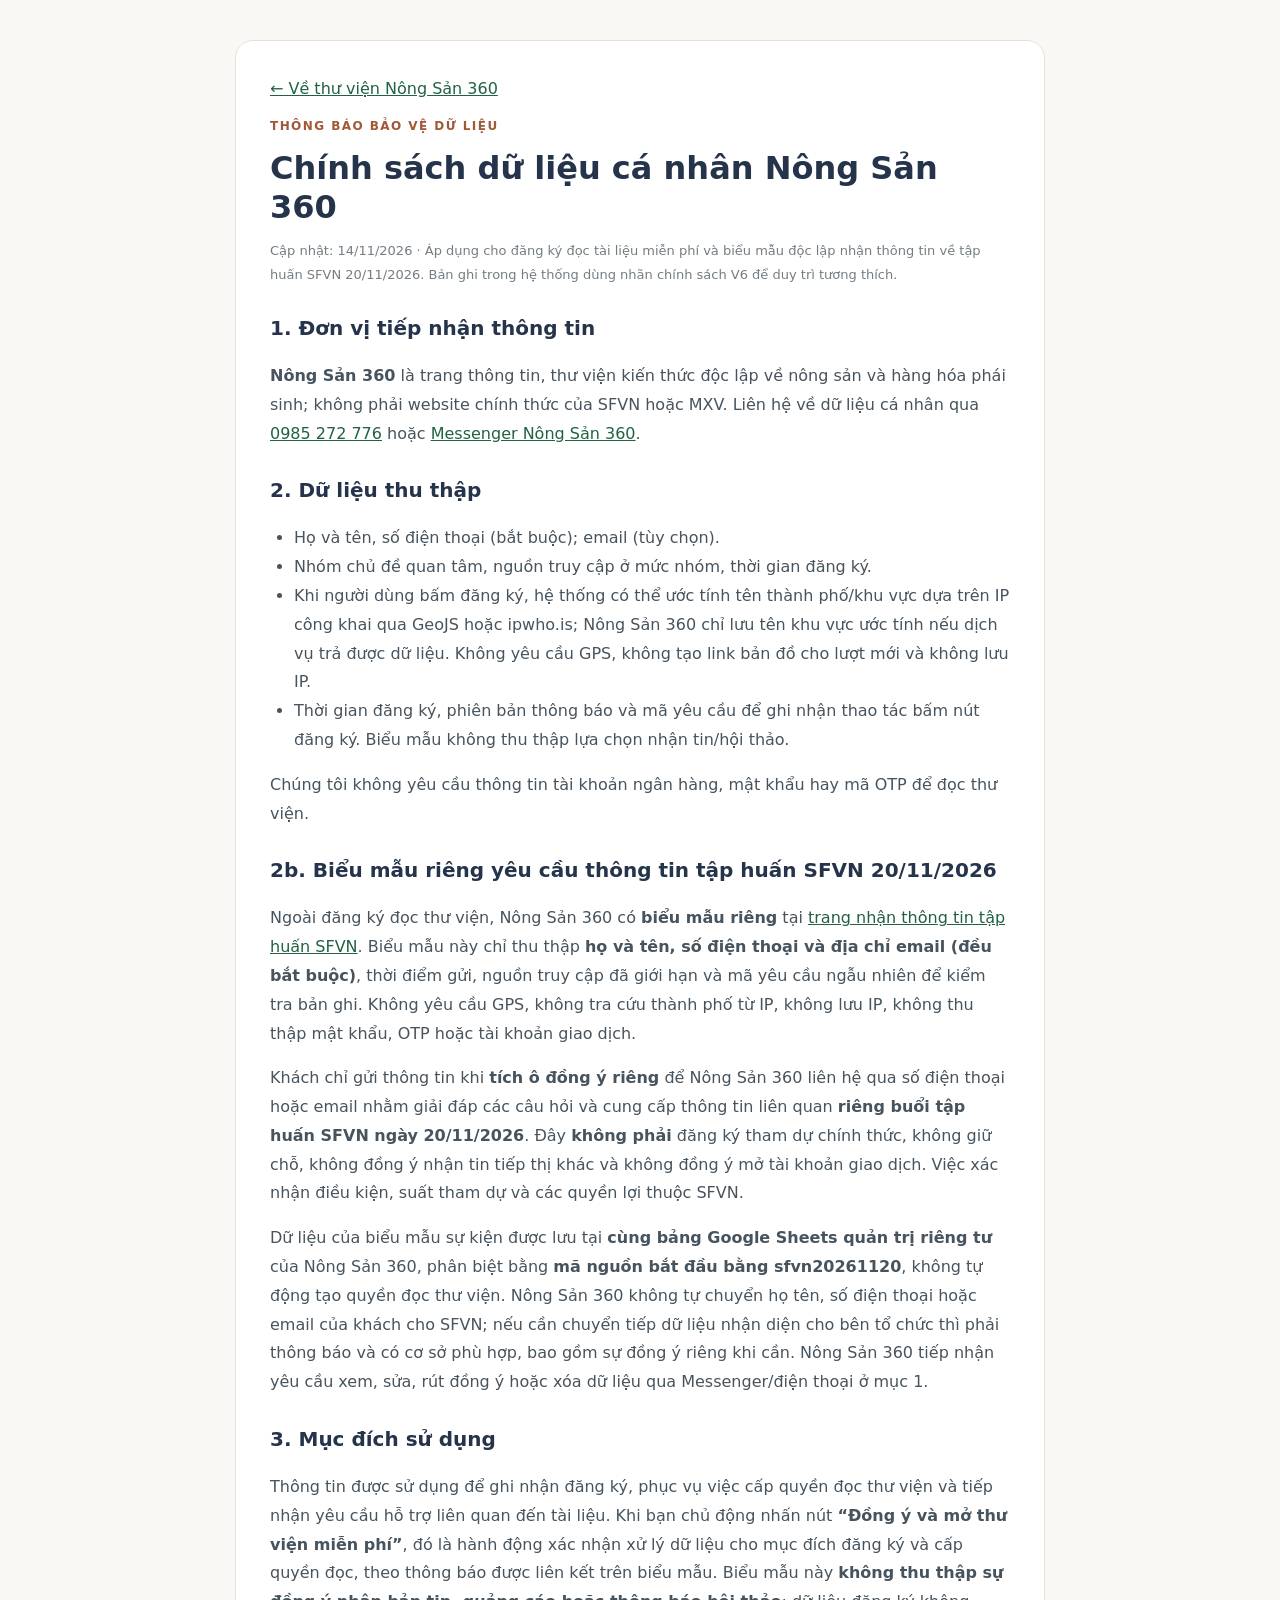
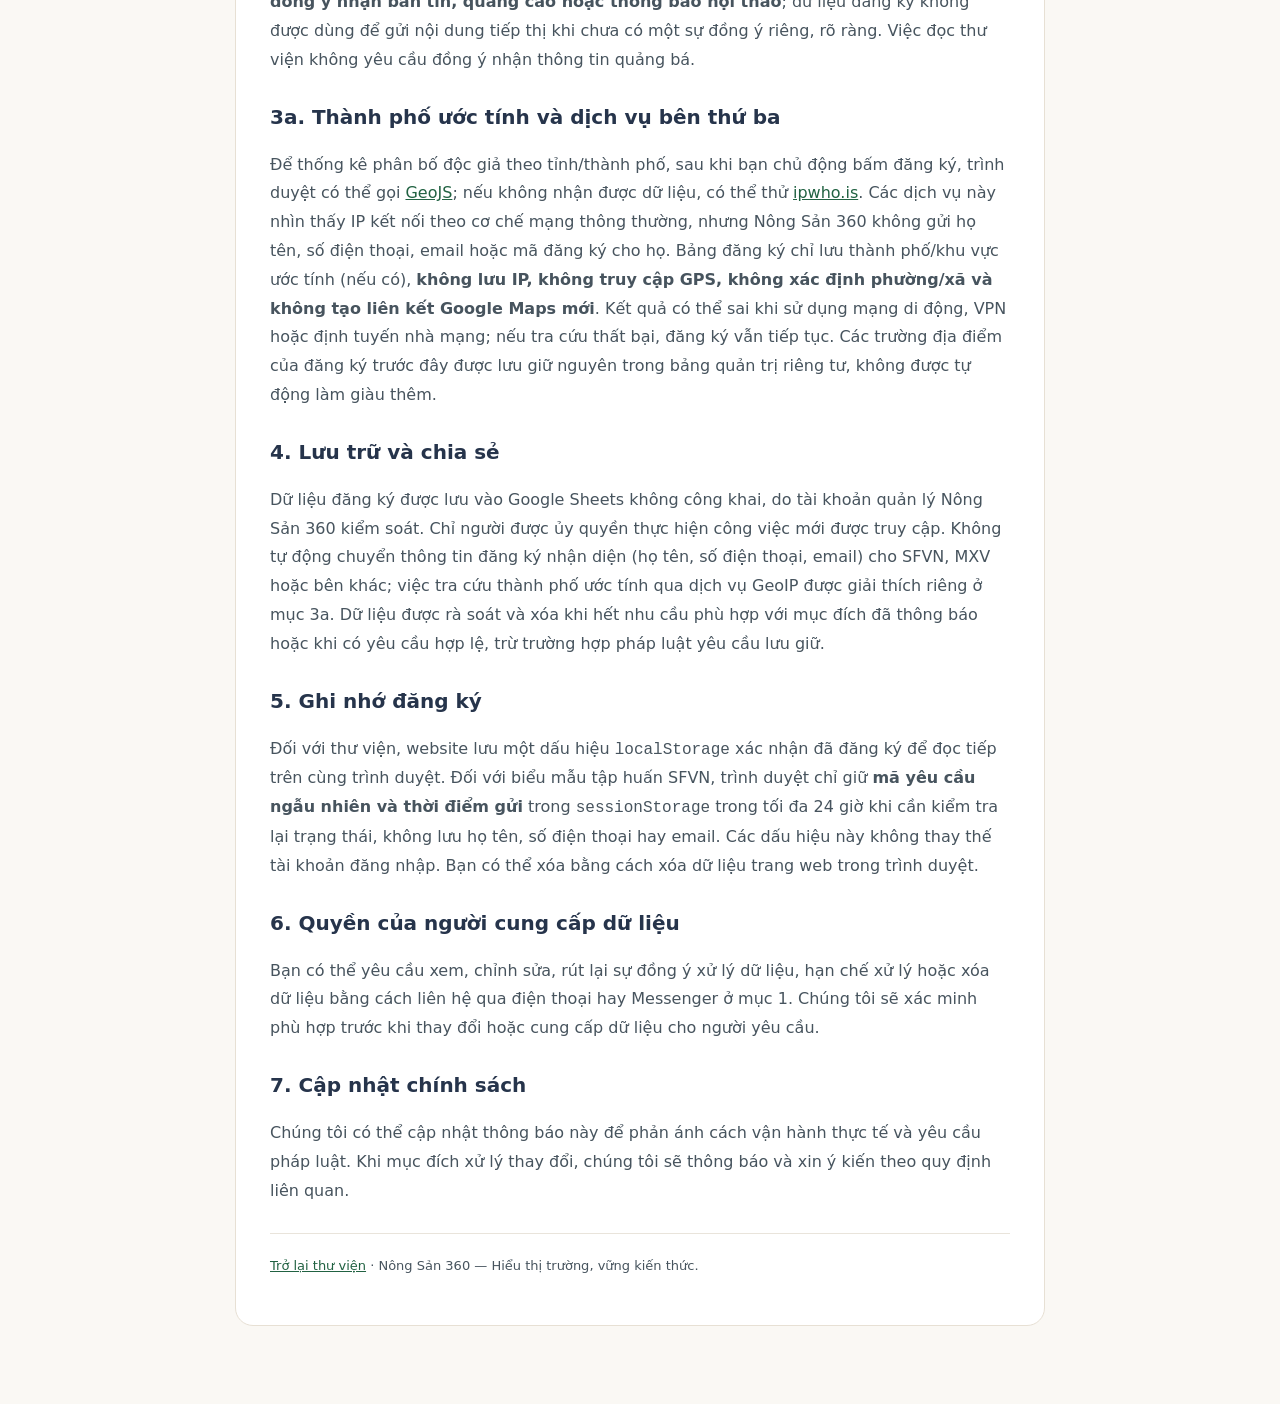
==== commit ebc71e20: "Clarify separate SFVN event inquiry consent and contact data use without changing library consent" ====
--- a/chinh-sach-du-lieu.html
+++ b/chinh-sach-du-lieu.html
@@ -3,7 +3,7 @@
 <head>
   <meta charset="utf-8" />
   <meta name="viewport" content="width=device-width, initial-scale=1" />
-  <meta name="description" content="Chính sách dữ liệu cá nhân cho đăng ký đọc miễn phí thư viện Nông Sản 360." />
+  <meta name="description" content="Chính sách dữ liệu cá nhân Nông Sản 360 cho đăng ký thư viện và yêu cầu thông tin tập huấn SFVN." />
   <title>Chính sách dữ liệu cá nhân | Nông Sản 360</title>
   <style>
     *{box-sizing:border-box}body{font:16px/1.8 system-ui,-apple-system,'Segoe UI',sans-serif;margin:0;color:#26344b;background:#faf8f4}
@@ -18,13 +18,17 @@
 <body><main>
 <a href="./#/thu-vien/index.html">← Về thư viện Nông Sản 360</a>
 <p class="eyebrow">THÔNG BÁO BẢO VỆ DỮ LIỆU</p>
-<h1>Chính sách dữ liệu cá nhân khi đăng ký đọc thư viện</h1>
-<p class="meta">Phiên bản: 14/11/2026 – V6 · Áp dụng cho biểu mẫu đăng ký đọc tài liệu miễn phí Nông Sản 360</p>
+<h1>Chính sách dữ liệu cá nhân Nông Sản 360</h1>
+<p class="meta">Cập nhật: 14/11/2026 · Áp dụng cho đăng ký đọc tài liệu miễn phí và biểu mẫu độc lập nhận thông tin về tập huấn SFVN 20/11/2026. Bản ghi trong hệ thống dùng nhãn chính sách V6 để duy trì tương thích.</p>
 <h2>1. Đơn vị tiếp nhận thông tin</h2>
 <p><strong>Nông Sản 360</strong> là trang thông tin, thư viện kiến thức độc lập về nông sản và hàng hóa phái sinh; không phải website chính thức của SFVN hoặc MXV. Liên hệ về dữ liệu cá nhân qua <a href="tel:0985272776">0985 272 776</a> hoặc <a href="https://m.me/1388965107640064" target="_blank" rel="noopener">Messenger Nông Sản 360</a>.</p>
 <h2>2. Dữ liệu thu thập</h2>
 <ul><li>Họ và tên, số điện thoại (bắt buộc); email (tùy chọn).</li><li>Nhóm chủ đề quan tâm, nguồn truy cập ở mức nhóm, thời gian đăng ký.</li><li>Khi người dùng bấm đăng ký, hệ thống có thể ước tính tên thành phố/khu vực dựa trên IP công khai qua GeoJS hoặc ipwho.is; Nông Sản 360 chỉ lưu tên khu vực ước tính nếu dịch vụ trả được dữ liệu. Không yêu cầu GPS, không tạo link bản đồ cho lượt mới và không lưu IP.</li><li>Thời gian đăng ký, phiên bản thông báo và mã yêu cầu để ghi nhận thao tác bấm nút đăng ký. Biểu mẫu không thu thập lựa chọn nhận tin/hội thảo.</li></ul>
 <p>Chúng tôi không yêu cầu thông tin tài khoản ngân hàng, mật khẩu hay mã OTP để đọc thư viện.</p>
+<h2 id="sfvn-interest">2b. Biểu mẫu riêng yêu cầu thông tin tập huấn SFVN 20/11/2026</h2>
+<p>Ngoài đăng ký đọc thư viện, Nông Sản 360 có <strong>biểu mẫu riêng</strong> tại <a href="./sfvn-tap-huan-20-11-2026.html">trang nhận thông tin tập huấn SFVN</a>. Biểu mẫu này chỉ thu thập <strong>họ và tên, số điện thoại và địa chỉ email (đều bắt buộc)</strong>, thời điểm gửi, nguồn truy cập đã giới hạn và mã yêu cầu ngẫu nhiên để kiểm tra bản ghi. Không yêu cầu GPS, không tra cứu thành phố từ IP, không lưu IP, không thu thập mật khẩu, OTP hoặc tài khoản giao dịch.</p>
+<p>Khách chỉ gửi thông tin khi <strong>tích ô đồng ý riêng</strong> để Nông Sản 360 liên hệ qua số điện thoại hoặc email nhằm giải đáp các câu hỏi và cung cấp thông tin liên quan <strong>riêng buổi tập huấn SFVN ngày 20/11/2026</strong>. Đây <strong>không phải</strong> đăng ký tham dự chính thức, không giữ chỗ, không đồng ý nhận tin tiếp thị khác và không đồng ý mở tài khoản giao dịch. Việc xác nhận điều kiện, suất tham dự và các quyền lợi thuộc SFVN.</p>
+<p>Dữ liệu của biểu mẫu sự kiện được lưu tại <strong>cùng bảng Google Sheets quản trị riêng tư</strong> của Nông Sản 360, phân biệt bằng <strong>mã nguồn bắt đầu bằng sfvn20261120</strong>, không tự động tạo quyền đọc thư viện. Nông Sản 360 không tự chuyển họ tên, số điện thoại hoặc email của khách cho SFVN; nếu cần chuyển tiếp dữ liệu nhận diện cho bên tổ chức thì phải thông báo và có cơ sở phù hợp, bao gồm sự đồng ý riêng khi cần. Nông Sản 360 tiếp nhận yêu cầu xem, sửa, rút đồng ý hoặc xóa dữ liệu qua Messenger/điện thoại ở mục 1.</p>
 <h2>3. Mục đích sử dụng</h2>
 <p>Thông tin được sử dụng để ghi nhận đăng ký, phục vụ việc cấp quyền đọc thư viện và tiếp nhận yêu cầu hỗ trợ liên quan đến tài liệu. Khi bạn chủ động nhấn nút <strong>“Đồng ý và mở thư viện miễn phí”</strong>, đó là hành động xác nhận xử lý dữ liệu cho mục đích đăng ký và cấp quyền đọc, theo thông báo được liên kết trên biểu mẫu. Biểu mẫu này <strong>không thu thập sự đồng ý nhận bản tin, quảng cáo hoặc thông báo hội thảo</strong>; dữ liệu đăng ký không được dùng để gửi nội dung tiếp thị khi chưa có một sự đồng ý riêng, rõ ràng. Việc đọc thư viện không yêu cầu đồng ý nhận thông tin quảng bá.</p>
 <h2>3a. Thành phố ước tính và dịch vụ bên thứ ba</h2>
@@ -32,7 +36,7 @@
 <h2>4. Lưu trữ và chia sẻ</h2>
 <p>Dữ liệu đăng ký được lưu vào Google Sheets không công khai, do tài khoản quản lý Nông Sản 360 kiểm soát. Chỉ người được ủy quyền thực hiện công việc mới được truy cập. Không tự động chuyển thông tin đăng ký nhận diện (họ tên, số điện thoại, email) cho SFVN, MXV hoặc bên khác; việc tra cứu thành phố ước tính qua dịch vụ GeoIP được giải thích riêng ở mục 3a. Dữ liệu được rà soát và xóa khi hết nhu cầu phù hợp với mục đích đã thông báo hoặc khi có yêu cầu hợp lệ, trừ trường hợp pháp luật yêu cầu lưu giữ.</p>
 <h2>5. Ghi nhớ đăng ký</h2>
-<p>Để không phải nhập form nhiều lần trên cùng trình duyệt, website lưu một dấu hiệu <code>localStorage</code> xác nhận đã đăng ký. Dấu hiệu này không chứa tên, số điện thoại hay email; không thay thế tài khoản đăng nhập và không bảo đảm xác thực trên thiết bị khác. Bạn có thể xóa dấu hiệu bằng cách xóa dữ liệu trang web trong trình duyệt.</p>
+<p>Đối với thư viện, website lưu một dấu hiệu <code>localStorage</code> xác nhận đã đăng ký để đọc tiếp trên cùng trình duyệt. Đối với biểu mẫu tập huấn SFVN, trình duyệt chỉ giữ <strong>mã yêu cầu ngẫu nhiên và thời điểm gửi</strong> trong <code>sessionStorage</code> trong tối đa 24 giờ khi cần kiểm tra lại trạng thái, không lưu họ tên, số điện thoại hay email. Các dấu hiệu này không thay thế tài khoản đăng nhập. Bạn có thể xóa bằng cách xóa dữ liệu trang web trong trình duyệt.</p>
 <h2>6. Quyền của người cung cấp dữ liệu</h2>
 <p>Bạn có thể yêu cầu xem, chỉnh sửa, rút lại sự đồng ý xử lý dữ liệu, hạn chế xử lý hoặc xóa dữ liệu bằng cách liên hệ qua điện thoại hay Messenger ở mục 1. Chúng tôi sẽ xác minh phù hợp trước khi thay đổi hoặc cung cấp dữ liệu cho người yêu cầu.</p>
 <h2>7. Cập nhật chính sách</h2>
